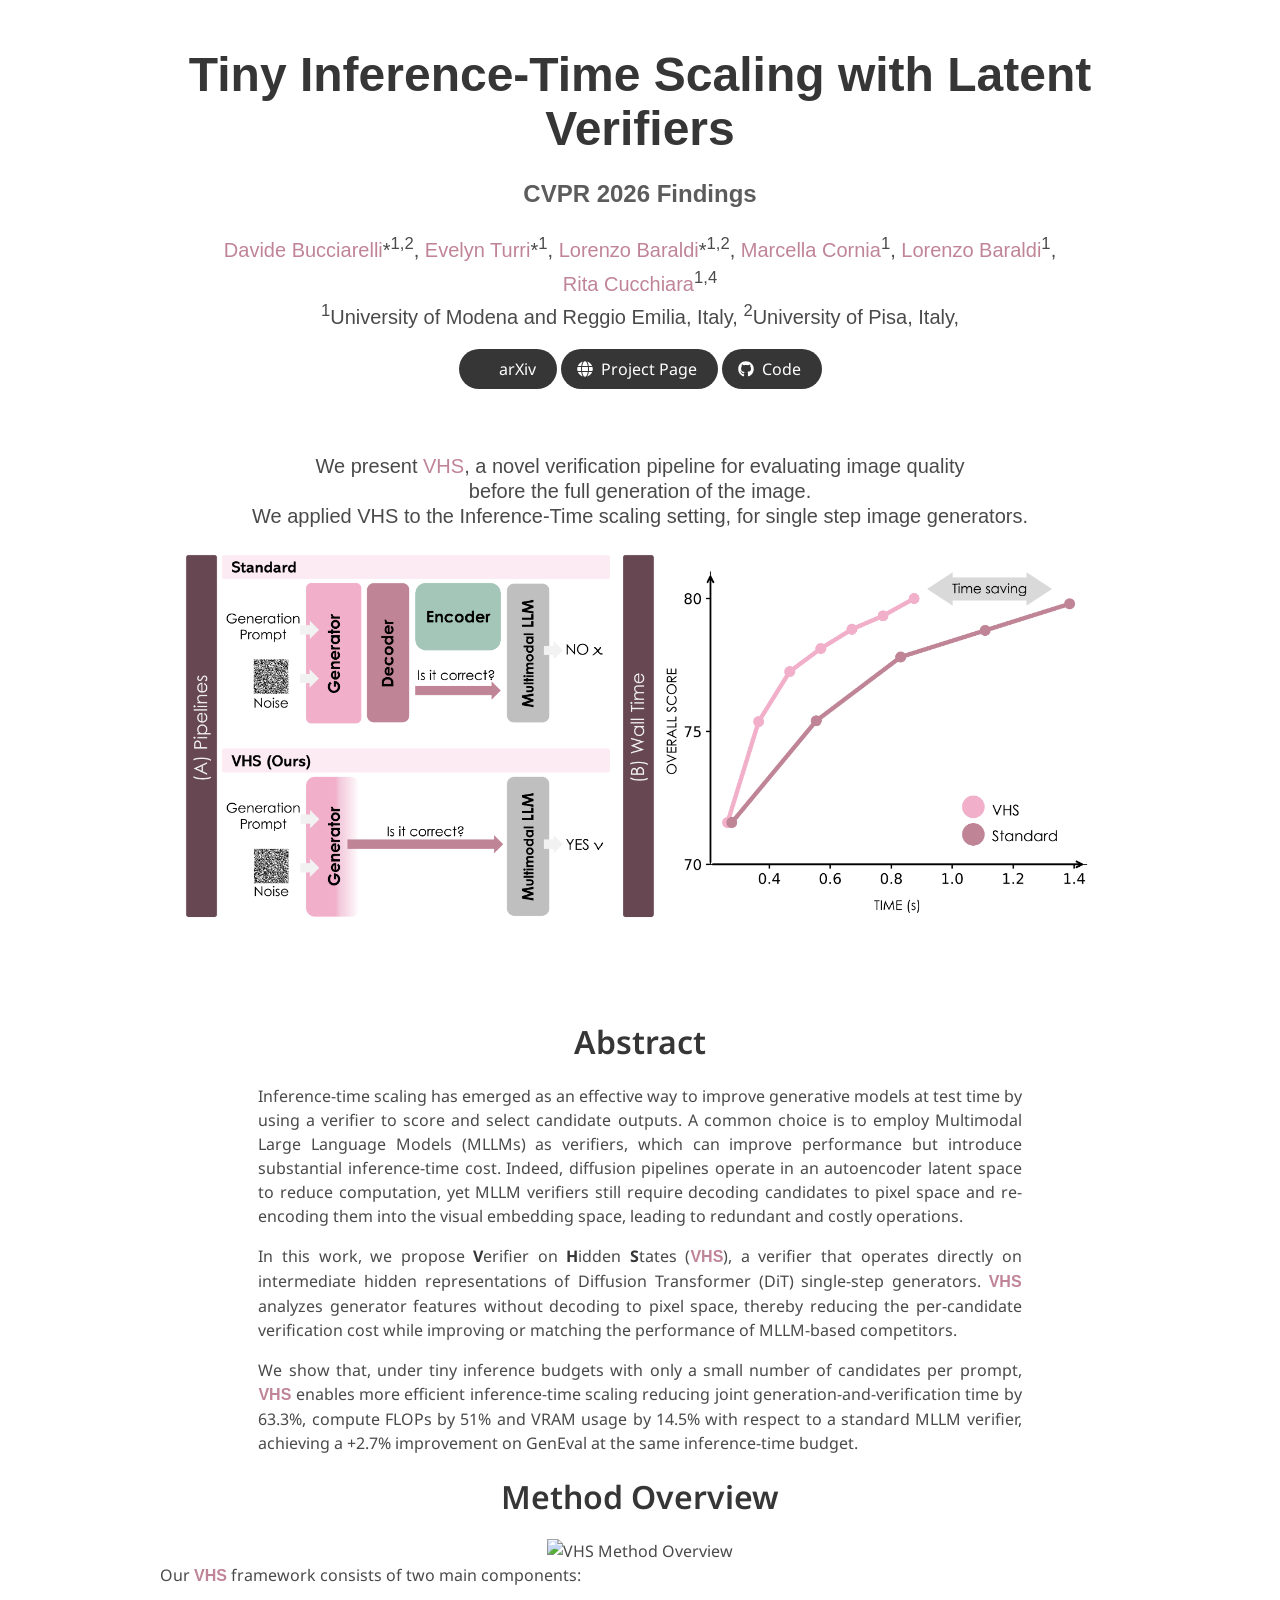
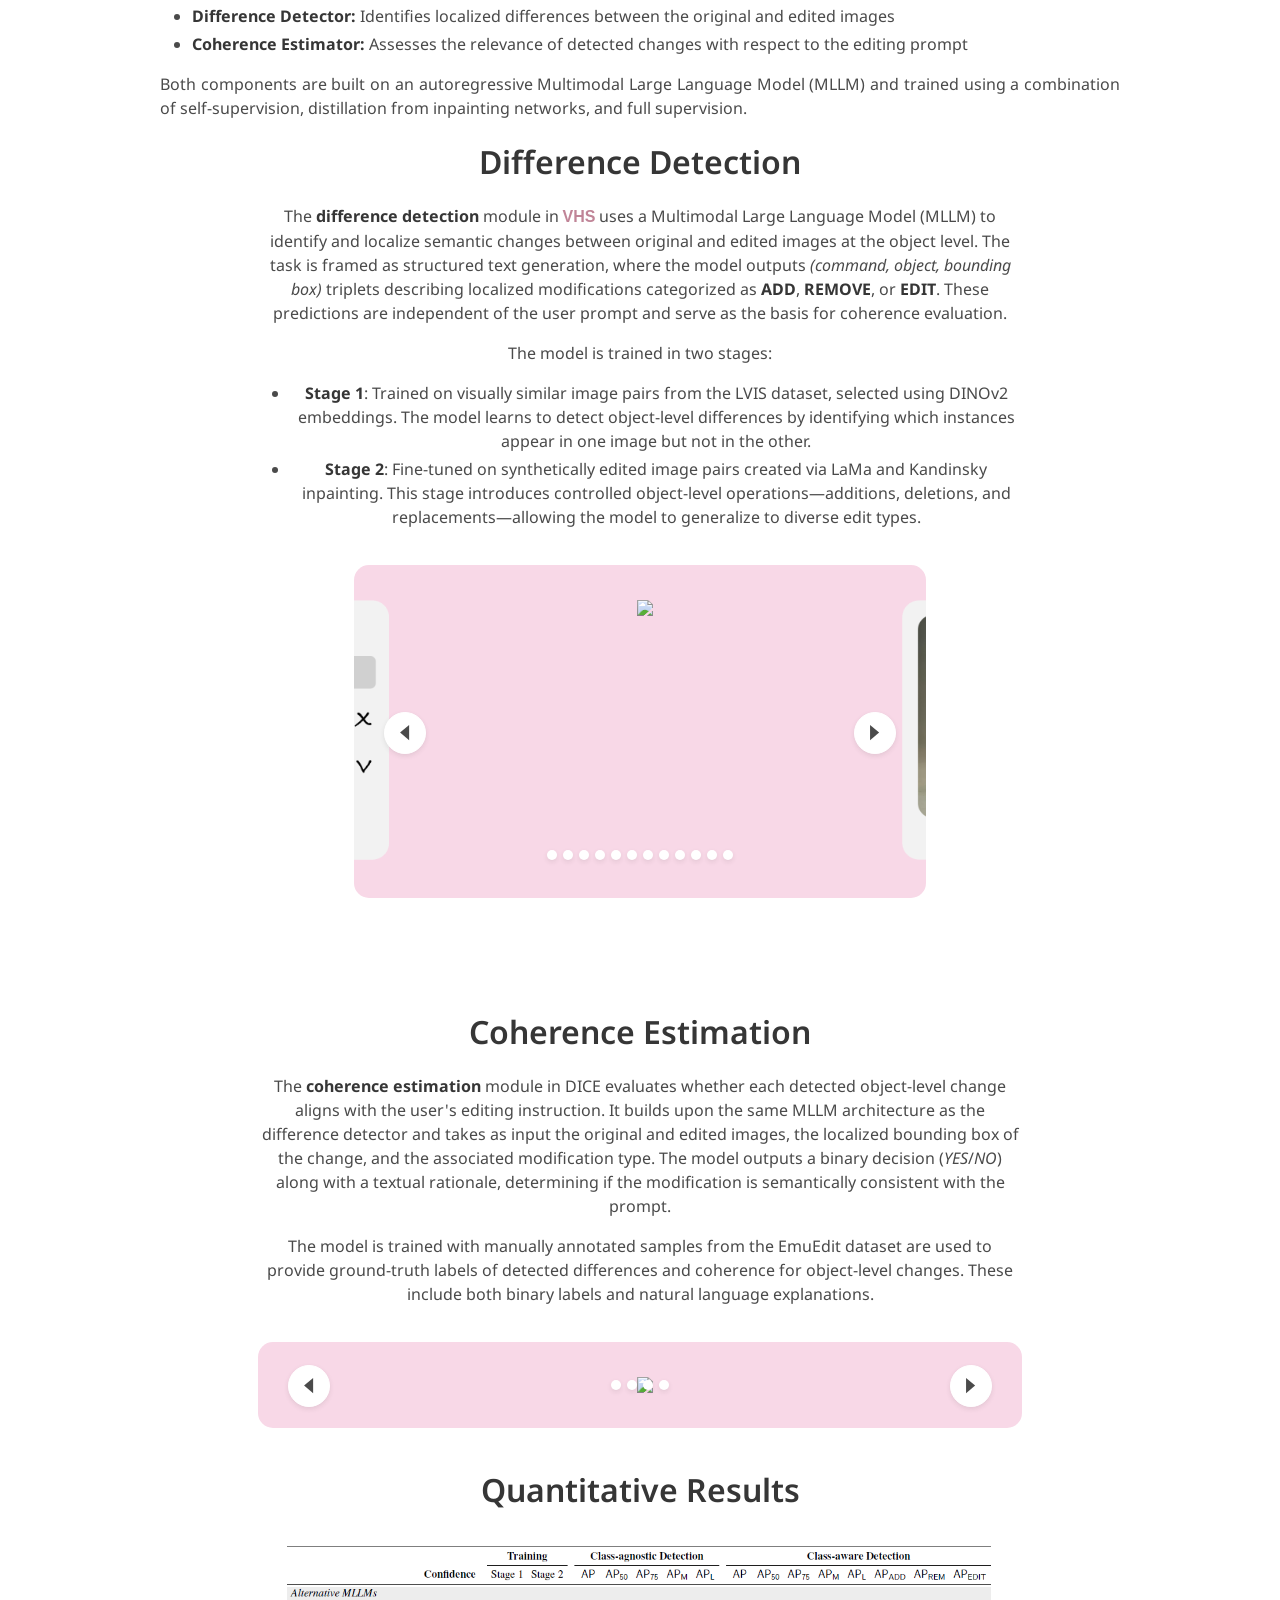
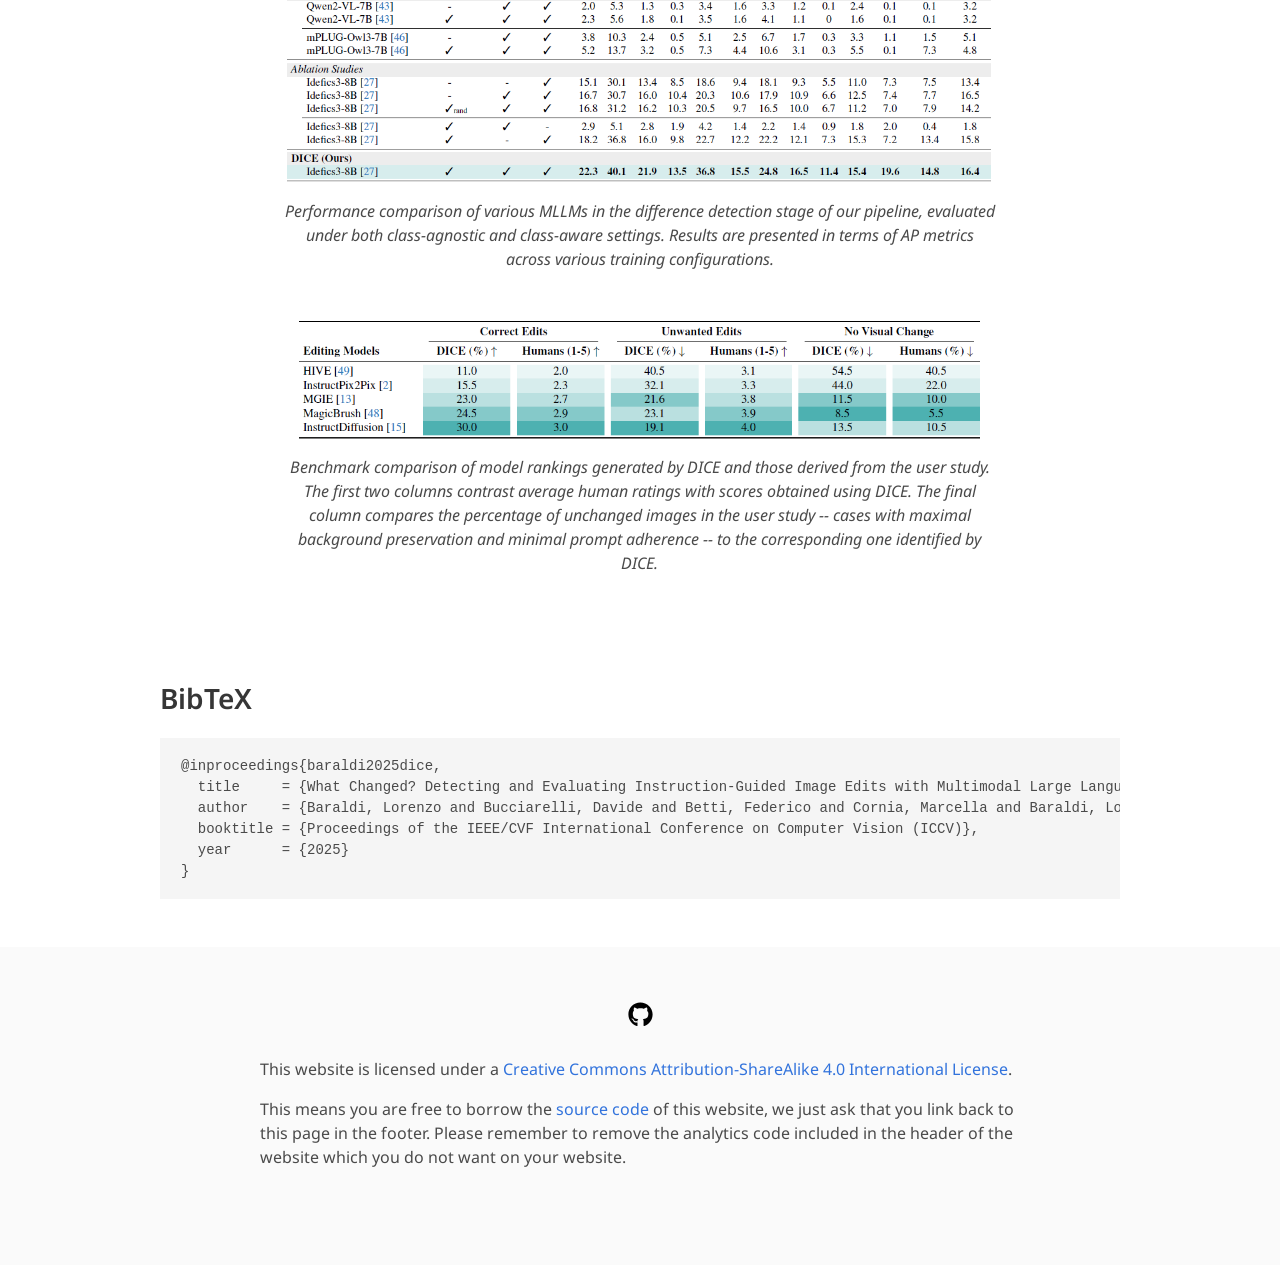
==== index.html @ f0001cca "Update for VHS" ====
<!DOCTYPE html>
<html>

<head>
  <meta charset="utf-8">
  <meta name="description"
    content="Tiny Inference-Time Scaling with Latent Verifiers">
  <meta name="keywords" content="Inference-Time Scaling, Latent Space, Diffusion Transformers, Image Generation">
  <meta name="viewport" content="width=device-width, initial-scale=1">
  <title>Tiny Inference-Time Scaling with Latent Verifiers
  </title>

  <!-- Global site tag (gtag.js) - Google Analytics -->
  <script async src="https://www.googletagmanager.com/gtag/js?id=G-PYVRSFMDRL"></script>
  <script>
    window.dataLayer = window.dataLayer || [];

    function gtag() {
      dataLayer.push(arguments);
    }

    gtag('js', new Date());

    gtag('config', 'G-PYVRSFMDRL');
  </script>

  <link href="https://fonts.googleapis.com/css?family=Google+Sans|Noto+Sans|Castoro" rel="stylesheet">

  <link rel="stylesheet" href="./static/css/bulma.min.css">
  <link rel="stylesheet" href="./static/css/bulma-carousel.min.css">
  <link rel="stylesheet" href="./static/css/bulma-slider.min.css">
  <link rel="stylesheet" href="./static/css/fontawesome.all.min.css">
  <link rel="stylesheet" href="https://cdn.jsdelivr.net/gh/jpswalsh/academicons@1/css/academicons.min.css">
  <link rel="stylesheet" href="./static/css/index.css">
  <link rel="icon" href="./static/images/favicon.svg">

  <script src="https://ajax.googleapis.com/ajax/libs/jquery/3.5.1/jquery.min.js"></script>
  <script defer src="./static/js/fontawesome.all.min.js"></script>
  <script src="./static/js/bulma-carousel.min.js"></script>
  <script src="./static/js/bulma-slider.min.js"></script>
  <script src="./static/js/index.js"></script>
</head>

<body>

  <!-- <nav class="navbar" role="navigation" aria-label="main navigation">
    <div class="navbar-brand">
      <a role="button" class="navbar-burger" aria-label="menu" aria-expanded="false">
        <span aria-hidden="true"></span>
        <span aria-hidden="true"></span>
        <span aria-hidden="true"></span>
      </a>
    </div>
    <div class="navbar-menu">
      <div class="navbar-start" style="flex-grow: 1; justify-content: center;">
        <a class="navbar-item" href="https://keunhong.com">
          <span class="icon">
            <i class="fas fa-home"></i>
          </span>
        </a>

        <div class="navbar-item has-dropdown is-hoverable">
          <a class="navbar-link">
            More Research
          </a>
          <div class="navbar-dropdown">
            <a class="navbar-item" href="https://hypernerf.github.io">
              HyperNeRF
            </a>
            <a class="navbar-item" href="https://nerfies.github.io">
              Nerfies
            </a>
            <a class="navbar-item" href="https://latentfusion.github.io">
              LatentFusion
            </a>
            <a class="navbar-item" href="https://photoshape.github.io">
              PhotoShape
            </a>
          </div>
        </div>
      </div>

    </div>
  </nav> -->


  <section class="hero">
    <div class="hero-body">
      <div class="container is-max-desktop">
        <div class="columns is-centered">
          <div class="column has-text-centered">
            <h1 class="title is-1 publication-title">Tiny Inference-Time Scaling with Latent Verifiers</h1>
            <div class="is-size-5 publication-authors">
              <h1 class="title is-4" style="color: #5c5c5c;">CVPR 2026 Findings</h1>
              <span class="author-block">
                <a href="https://aimagelab.ing.unimore.it/imagelab/person.asp?idpersona=190">Davide
                  Bucciarelli</a>*<sup>1,2</sup>,</span>
              <span class="author-block">
                <a href="https://aimagelab.ing.unimore.it/imagelab/person.asp?idpersona=185">Evelyn Turri</a>*<sup>1</sup>,</span>
              <span class="author-block">
                <a href="https://lorenzbaraldi.github.io/">Lorenzo Baraldi</a>*<sup>1,2</sup>,</span>
              <span class="author-block">
                <a href="https://aimagelab.ing.unimore.it/imagelab/person.asp?idpersona=90">Marcella
                  Cornia</a><sup>1</sup>,</span>
              <span class="author-block">
                <a href="https://www.lorenzobaraldi.com/">Lorenzo Baraldi</a><sup>1</sup>,</span>
              <span class="author-block">
                <a href="https://www.ritacucchiara.it/">Rita Cucchiara</a><sup>1,4</sup>
              </span>
            </div>

            <div class="is-size-5 publication-authors">
              <span class="author-block"><sup>1</sup>University of Modena and Reggio Emilia, Italy,</span>
              <span class="author-block"><sup>2</sup>University of Pisa, Italy,</span>
            </div>

            <div class="column has-text-centered">
              <div class="publication-links">
                <!-- PDF Link. -->
                <!-- <span class="link-block">
                  <a href="#" class="external-link button is-normal is-rounded is-dark">
                    <span class="icon">
                      <i class="fas fa-file-pdf"></i>
                    </span>
                    <span>Paper</span>
                  </a>
                </span> -->
                <span class="link-block">
                  <a href="https://arxiv.org/abs/2505.20405" class="external-link button is-normal is-rounded is-dark">
                    <span class="icon">
                      <i class="ai ai-arxiv"></i>
                    </span>
                    <span>arXiv</span>
                  </a>
                </span>
                <!-- Video Link. -->
                <!-- <span class="link-block">
                  <a href="https://www.youtube.com/watch?v=MrKrnHhk8IA"
                    class="external-link button is-normal is-rounded is-dark">
                    <span class="icon">
                      <i class="fab fa-youtube"></i>
                    </span>
                    <span>Video</span>
                  </a>
                </span> -->
                <!-- Code Link. -->
                <span class="link-block">
                  <a href="https://aimagelab.github.io/VHS-temporary" class="external-link button is-normal is-rounded is-dark">
                    <span class="icon">
                      <i class="fas fa-globe"></i>
                    </span>
                    <span>Project Page</span>
                  </a>
                </span>

                <span class="link-block">
                  <a href="https://github.com/aimagelab/VHS" class="external-link button is-normal is-rounded is-dark">
                    <span class="icon">
                      <i class="fab fa-github"></i>
                    </span>
                    <span>Code</span>
                  </a>
                </span>
                <!-- Dataset Link. -->

              </div>

            </div>
          </div>
        </div>
      </div>
    </div>
  </section>

  <section class="hero teaser">
    <div class="container is-max-desktop">
      <div class="hero-body">
        <h2 class="subtitle has-text-centered">
          <p>
            We present <span class="vhs">VHS</span>, a novel verification pipeline for evaluating image quality
          </p>
          <p>
            before the full generation of the image.
          </p>
          <p>
            We applied VHS to the Inference-Time scaling setting, for single step image generators.
          </p>
        </h2>
        <img src="static/images/vhs/Teaser.png" alt="VHS Teaser" width="100%">
      </div>
    </div>
  </section>


  <!-- <section class="hero is-light is-small">
    <div class="hero-body">
      <div class="container">
        <div id="results-carousel" class="carousel results-carousel">
          <div class="item item-steve">
            <video poster="" id="steve" autoplay controls muted loop playsinline height="100%">
              <source src="./static/videos/steve.mp4" type="video/mp4">
            </video>
          </div>
          <div class="item item-chair-tp">
            <video poster="" id="chair-tp" autoplay controls muted loop playsinline height="100%">
              <source src="./static/videos/chair-tp.mp4" type="video/mp4">
            </video>
          </div>
          <div class="item item-shiba">
            <video poster="" id="shiba" autoplay controls muted loop playsinline height="100%">
              <source src="./static/videos/shiba.mp4" type="video/mp4">
            </video>
          </div>
          <div class="item item-fullbody">
            <video poster="" id="fullbody" autoplay controls muted loop playsinline height="100%">
              <source src="./static/videos/fullbody.mp4" type="video/mp4">
            </video>
          </div>
          <div class="item item-blueshirt">
            <video poster="" id="blueshirt" autoplay controls muted loop playsinline height="100%">
              <source src="./static/videos/blueshirt.mp4" type="video/mp4">
            </video>
          </div>
          <div class="item item-mask">
            <video poster="" id="mask" autoplay controls muted loop playsinline height="100%">
              <source src="./static/videos/mask.mp4" type="video/mp4">
            </video>
          </div>
          <div class="item item-coffee">
            <video poster="" id="coffee" autoplay controls muted loop playsinline height="100%">
              <source src="./static/videos/coffee.mp4" type="video/mp4">
            </video>
          </div>
          <div class="item item-toby">
            <video poster="" id="toby" autoplay controls muted loop playsinline height="100%">
              <source src="./static/videos/toby2.mp4" type="video/mp4">
            </video>
          </div>
        </div>
      </div>
    </div>
  </section> -->


  <section class="section">
    <div class="container is-max-desktop">
      <!-- Abstract. -->
      <div class="columns is-centered has-text-centered">
        <div class="column is-four-fifths">
          <h2 class="title is-3">Abstract</h2>
          <div class="content has-text-justified">
            <p>
              Inference-time scaling has emerged as an effective way to improve generative models at test time by using a verifier to score and select candidate outputs. A common choice is to employ Multimodal Large Language Models (MLLMs) as verifiers, which can improve performance but introduce substantial inference-time cost. Indeed, diffusion pipelines operate in an autoencoder latent space to reduce computation, yet MLLM verifiers still require decoding candidates to pixel space and re-encoding them into the visual embedding space, leading to redundant and costly operations.
            </p>
            <p>
              In this work, we propose <strong>V</strong>erifier on <strong>H</strong>idden <strong>S</strong>tates (<span class="vhs">VHS</span>), a verifier that operates directly on intermediate hidden representations of Diffusion Transformer (DiT) single-step generators. <span class="vhs">VHS</span> analyzes generator features without decoding to pixel space, thereby reducing the per-candidate verification cost while improving or matching the performance of MLLM-based competitors. 
            </p>
            <p>
              We show that, under tiny inference budgets with only a small number of candidates per prompt, <span class="vhs">VHS</span> enables more efficient inference-time scaling reducing joint generation-and-verification time by 63.3%, compute FLOPs by 51% and VRAM usage by 14.5% with respect to a standard MLLM verifier, achieving a +2.7% improvement on GenEval at the same inference-time budget.
            </p>
          </div>
        </div>
      </div>
      <!--/ Abstract. -->

      <!-- Method Overview -->
      <div class="columns is-centered">
        <div class="column is-full-width">
          <h2 class="title is-3 has-text-centered">Method Overview</h2>
          <div class="content has-text-centered">
            <img src="static/images/vhs/Method.png" alt="VHS Method Overview" width="100%">
            <p class="has-text-justified">
              Our <span class="vhs">VHS</span> framework consists of two main components:
            </p>
            <ul class="has-text-left">
              <li><strong>Difference Detector:</strong> Identifies localized differences between the original and edited
                images</li>
              <li><strong>Coherence Estimator:</strong> Assesses the relevance of detected changes with respect to the
                editing prompt</li>
            </ul>
            <p class="has-text-justified">
              Both components are built on an autoregressive Multimodal Large Language Model (MLLM) and trained using a
              combination of self-supervision, distillation from inpainting networks, and full supervision.
            </p>
          </div>
        </div>
      </div>

      <div class="columns is-centered">
        <div class="column is-four-fifths">
          <h2 class="title is-3 has-text-centered">Difference Detection</h2>
          <div class="content has-text-centered">

            <p>
              The <strong>difference detection</strong> module in <span class="vhs">VHS</span> uses a Multimodal Large
              Language Model (MLLM) to
              identify and
              localize semantic changes between original and edited images at the object level.
              The task is framed as structured text generation, where the model outputs <em>(command, object, bounding
                box)</em>
              triplets describing localized modifications categorized as <strong>ADD</strong>, <strong>REMOVE</strong>,
              or
              <strong>EDIT</strong>.
              These predictions are independent of the user prompt and serve as the basis for coherence evaluation.
            </p>

            <p>The model is trained in two stages:</p>
            <ul>
              <li>
                <strong>Stage 1</strong>: Trained on visually similar image pairs from the LVIS dataset, selected using
                DINOv2
                embeddings. The model learns to detect object-level differences by identifying which instances appear in
                one image
                but not in the other.
              </li>
              <li>
                <strong>Stage 2</strong>: Fine-tuned on synthetically edited image pairs created via LaMa and Kandinsky
                inpainting.
                This stage introduces controlled object-level operations—additions, deletions, and replacements—allowing
                the model
                to generalize to diverse edit types.
              </li>
            </ul>
            <div class="carousel-container" style="width: 75%; margin: auto;">
              <div id="difference-detection-carousel" class="carousel results-carousel">
                <div class="item">
                  <img src="./static/images/single-slide-show-vhs/01_qualitative_single.png"
                    alt="VHS Example 1">
                </div>
                <div class="item">
                  <img src="./static/images/single-slide-show-vhs/02_qualitative_single.png"
                    alt="VHS Example 2">
                </div>
                <div class="item">
                  <img src="./static/images/single-slide-show-vhs/03_qualitative_single.png"
                    alt="VHS Example 3">
                </div>
                <div class="item">
                  <img src="./static/images/single-slide-show-vhs/04_qualitative_single.png"
                    alt="VHS Example 4">
                </div>
                <div class="item">
                  <img src="./static/images/single-slide-show-vhs/05_qualitative_single.png"
                    alt="VHS Example 5">
                </div>
                <div class="item">
                  <img src="./static/images/single-slide-show-vhs/06_qualitative_single.png"
                    alt="VHS Example 6">
                </div>
                <div class="item">
                  <img src="./static/images/single-slide-show-vhs/07_qualitative_single.png"
                    alt="VHS Example 7">
                </div>
                <div class="item">
                  <img src="./static/images/single-slide-show-vhs/08_qualitative_single.png"
                    alt="VHS Example 8">
                </div>
                <div class="item">
                  <img src="./static/images/single-slide-show-vhs/09_qualitative_single.png"
                    alt="VHS Example 9">
                </div>
                <div class="item">
                  <img src="./static/images/single-slide-show-vhs/10_qualitative_single.png"
                    alt="VHS Example 10">
                </div>
                <div class="item">
                  <img src="./static/images/single-slide-show-vhs/11_qualitative_single.png"
                    alt="VHS Example 11">
                </div>
                <div class="item">
                  <img src="./static/images/single-slide-show-vhs/12_qualitative_single.png"
                    alt="VHS Example 12">
                </div>
              </div>
            </div>
          </div>
        </div>
      </div>
      <!--/ Method Overview -->

      <!-- Paper video. -->
      <!-- <div class="columns is-centered has-text-centered">
        <div class="column is-four-fifths">
          <h2 class="title is-3">Video</h2>
          <div class="publication-video">
            <iframe src="https://www.youtube.com/embed/MrKrnHhk8IA?rel=0&amp;showinfo=0" frameborder="0"
              allow="autoplay; encrypted-media" allowfullscreen></iframe>
          </div>
        </div>
      </div> -->
      <!--/ Paper video. -->
    </div>
  </section>


  <section class="section">
    <div class="container is-max-desktop">

      <div class="columns is-centered has-text-centered">

        <!-- Visual Effects. -->
        <div class="column is-four-fifths">
          <div class="content">
            <h2 class="title is-3">Coherence Estimation</h2>
            <p>
              The <strong>coherence estimation</strong> module in <span class="dice">DICE</span> evaluates whether each
              detected object-level
              change aligns
              with the user's editing instruction.
              It builds upon the same MLLM architecture as the difference detector and takes as input the original and
              edited
              images, the localized bounding box of the change, and the associated modification type.
              The model outputs a binary decision (<em>YES</em>/<em>NO</em>) along with a textual rationale, determining
              if the
              modification is semantically consistent with the prompt.
            </p>

            <p>The model is trained with manually annotated samples from the EmuEdit dataset are used to provide
              ground-truth
              labels of detected differences and coherence for object-level changes. These include both binary labels
              and natural language
              explanations.

            </p>
            <div class="carousel-container">
              <div id="results-carousel" class="carousel results-carousel">
                <div class="item">
                  <img src="./static/images/slide-show-vhs/01_qualitative.png" alt="DICE Example 1">
                </div>
                <div class="item">
                  <img src="./static/images/slide-show-vhs/02_qualitative.png" alt="DICE Example 2">
                </div>
                <div class="item">
                  <img src="./static/images/slide-show-vhs/03_qualitative.png" alt="DICE Example 2">
                </div>
                <div class="item">
                  <img src="./static/images/slide-show-vhs/04_qualitative.png" alt="DICE Example 2">
                </div>
              </div>
            </div>
          </div>
        </div>
        <!--/ Visual Effects. -->

        <!-- Matting. -->
        <!-- <div class="column">
          <h2 class="title is-3">Matting</h2>
          <div class="columns is-centered">
            <div class="column content">
              <p>
                As a byproduct of our method, we can also solve the matting problem by ignoring
                samples that fall outside of a bounding box during rendering.
              </p>
              <video id="matting-video" controls playsinline height="100%">
                <source src="./static/videos/matting.mp4" type="video/mp4">
              </video>
            </div>

          </div>
        </div> -->
      </div>
      <!--/ Matting. -->



      <!-- Results -->
      <div class="columns is-centered has-text-centered">
        <div class="column is-full-width">
          <h2 class="title is-3">Quantitative Results</h2>

          <!-- Quantitative Results -->
          <div class="content has-text-justified">
            <div class="column is-10 is-offset-1">
              <figure class="image mb-6">
                <img src="static/images/Table 1.png" alt="Table 1: Difference Detection Performance"
                  style="width: 100%;">
                <figcaption class="has-text-centered mt-2">Performance comparison of various MLLMs in the difference
                  detection stage of our pipeline, evaluated under both
                  class-agnostic and class-aware settings. Results are presented in terms of AP metrics across various
                  training
                  configurations.
                </figcaption>
              </figure>
              <figure class="image">
                <img src="static/images/Table 3.png" alt="Table 3: Coherence Estimation Results" style="width: 100%;">
                <figcaption class="has-text-centered mt-2">Benchmark comparison of model rankings generated by <span
                    class="dice">DICE</span> and
                  those derived from the user study. The first two columns
                  contrast average human ratings with scores obtained using <span class="dice">DICE</span>. The final
                  column compares the percentage of unchanged
                  images in the user study -- cases with maximal background preservation and minimal prompt adherence --
                  to the
                  corresponding one identified by <span class="dice">DICE</span>.</figcaption>
              </figure>
            </div>
          </div>



        </div>
  </section>


  <section class="section" id="BibTeX">
    <div class="container is-max-desktop content">
      <h2 class="title">BibTeX</h2>
      <pre><code>@inproceedings{baraldi2025dice,
  title     = {What Changed? Detecting and Evaluating Instruction-Guided Image Edits with Multimodal Large Language Models},
  author    = {Baraldi, Lorenzo and Bucciarelli, Davide and Betti, Federico and Cornia, Marcella and Baraldi, Lorenzo and Sebe, Niculae and Cucchiara, Rita},
  booktitle = {Proceedings of the IEEE/CVF International Conference on Computer Vision (ICCV)},
  year      = {2025}
}</code></pre>
    </div>
  </section>


  <footer class="footer">
    <div class="container">
      <div class="content has-text-centered">
        <!--         <a class="icon-link" href="#">
          <i class="fas fa-file-pdf"></i>
        </a> -->
        <a class="icon-link" href="https://github.com/keunhong" class="external-link" disabled>
          <i class="fab fa-github"></i>
        </a>
      </div>
      <div class="columns is-centered">
        <div class="column is-8">
          <div class="content">
            <p>
              This website is licensed under a <a rel="license"
                href="http://creativecommons.org/licenses/by-sa/4.0/">Creative
                Commons Attribution-ShareAlike 4.0 International License</a>.
            </p>
            <p>
              This means you are free to borrow the <a href="https://github.com/nerfies/nerfies.github.io">source
                code</a> of this website,
              we just ask that you link back to this page in the footer.
              Please remember to remove the analytics code included in the header of the website which
              you do not want on your website.
            </p>
          </div>
        </div>
      </div>
    </div>
  </footer>

</body>

</html>
---- static/css/index.css ----
body {
  font-family: 'Noto Sans', sans-serif;
}


.footer .icon-link {
  font-size: 25px;
  color: #000;
}

.link-block a {
  margin-top: 5px;
  margin-bottom: 5px;
}

.dnerf {
  font-variant: small-caps;
}


.teaser .hero-body {
  padding-top: 0;
  padding-bottom: 3rem;
}

.teaser {
  font-family: 'Google Sans', sans-serif;
}


.publication-title {
  font-family: 'Google Sans', sans-serif;
}

.publication-banner {
  max-height: parent;

}

.publication-banner video {
  position: relative;
  left: auto;
  top: auto;
  transform: none;
  object-fit: fit;
}

.publication-header .hero-body {}

.publication-authors {
  font-family: 'Google Sans', sans-serif;
}

.publication-venue {
  color: #555;
  width: fit-content;
  font-weight: bold;
}

.publication-awards {
  color: #ff3860;
  width: fit-content;
  font-weight: bolder;
}

.publication-authors {}

.publication-authors a {
  color: #C08497 !important;
}

.publication-authors a:hover {
  text-decoration: underline;
}

.author-block {
  display: inline-block;
}

.publication-banner img {}

.publication-authors {
  /*color: #4286f4;*/
}

.publication-video {
  position: relative;
  width: 100%;
  height: 0;
  padding-bottom: 56.25%;

  overflow: hidden;
  border-radius: 10px !important;
}

.publication-video iframe {
  position: absolute;
  top: 0;
  left: 0;
  width: 100%;
  height: 100%;
}

.publication-body img {}

.results-carousel {
  overflow: hidden;
  padding: 20px;
  margin: 0 auto;
  width: 100%;
}

.results-carousel .item {
  margin: 5px;
  overflow: hidden;
  padding: 0;
  font-size: 0;
  width: 100%;
  height: auto;
  display: flex;
  justify-content: center;
  align-items: center;
}

.results-carousel .item img {
  max-width: 100%;
  height: auto;
  object-fit: contain;
}

/* Carousel container */
.carousel {
  width: 100%;
  background-color: #F8D8E7;
  border-radius: 15px;
  padding: 30px;
  margin: 10 auto;
}

/* Carousel slides */
.carousel-slide {
  padding: 0 40px;
}

/* Navigation arrows */
.carousel-nav-left,
.carousel-nav-right {
  background-color: rgba(0, 0, 0, 0.5) !important;
  transition: background-color 0.3s;
}

.carousel-nav-left:hover,
.carousel-nav-right:hover {
  background-color: rgba(0, 0, 0, 0.8) !important;
}

/* Pagination dots */
.carousel-pagination .pagination-item {
  background-color: #dbdbdb;
  width: 10px;
  height: 10px;
  margin: 0 3px;
}

.carousel-pagination .pagination-item.is-active {
  background-color: #F8D8E7;
}

.interpolation-panel {
  background: #f5f5f5;
  border-radius: 10px;
}

.interpolation-panel .interpolation-image {
  width: 100%;
  border-radius: 5px;
}

.interpolation-video-column {}

.interpolation-panel .slider {
  margin: 0 !important;
}

.interpolation-panel .slider {
  margin: 0 !important;
}

#interpolation-image-wrapper {
  width: 100%;
}

#interpolation-image-wrapper img {
  border-radius: 5px;
}

.vhs {
  font-family: 'Google Sans', sans-serif;
  font-weight: bold;
  color: #C08497;
}

.carousel-container {
  width: 100%;
  max-width: 800px;
  margin: 0 auto;
  padding: 20px 0;
}
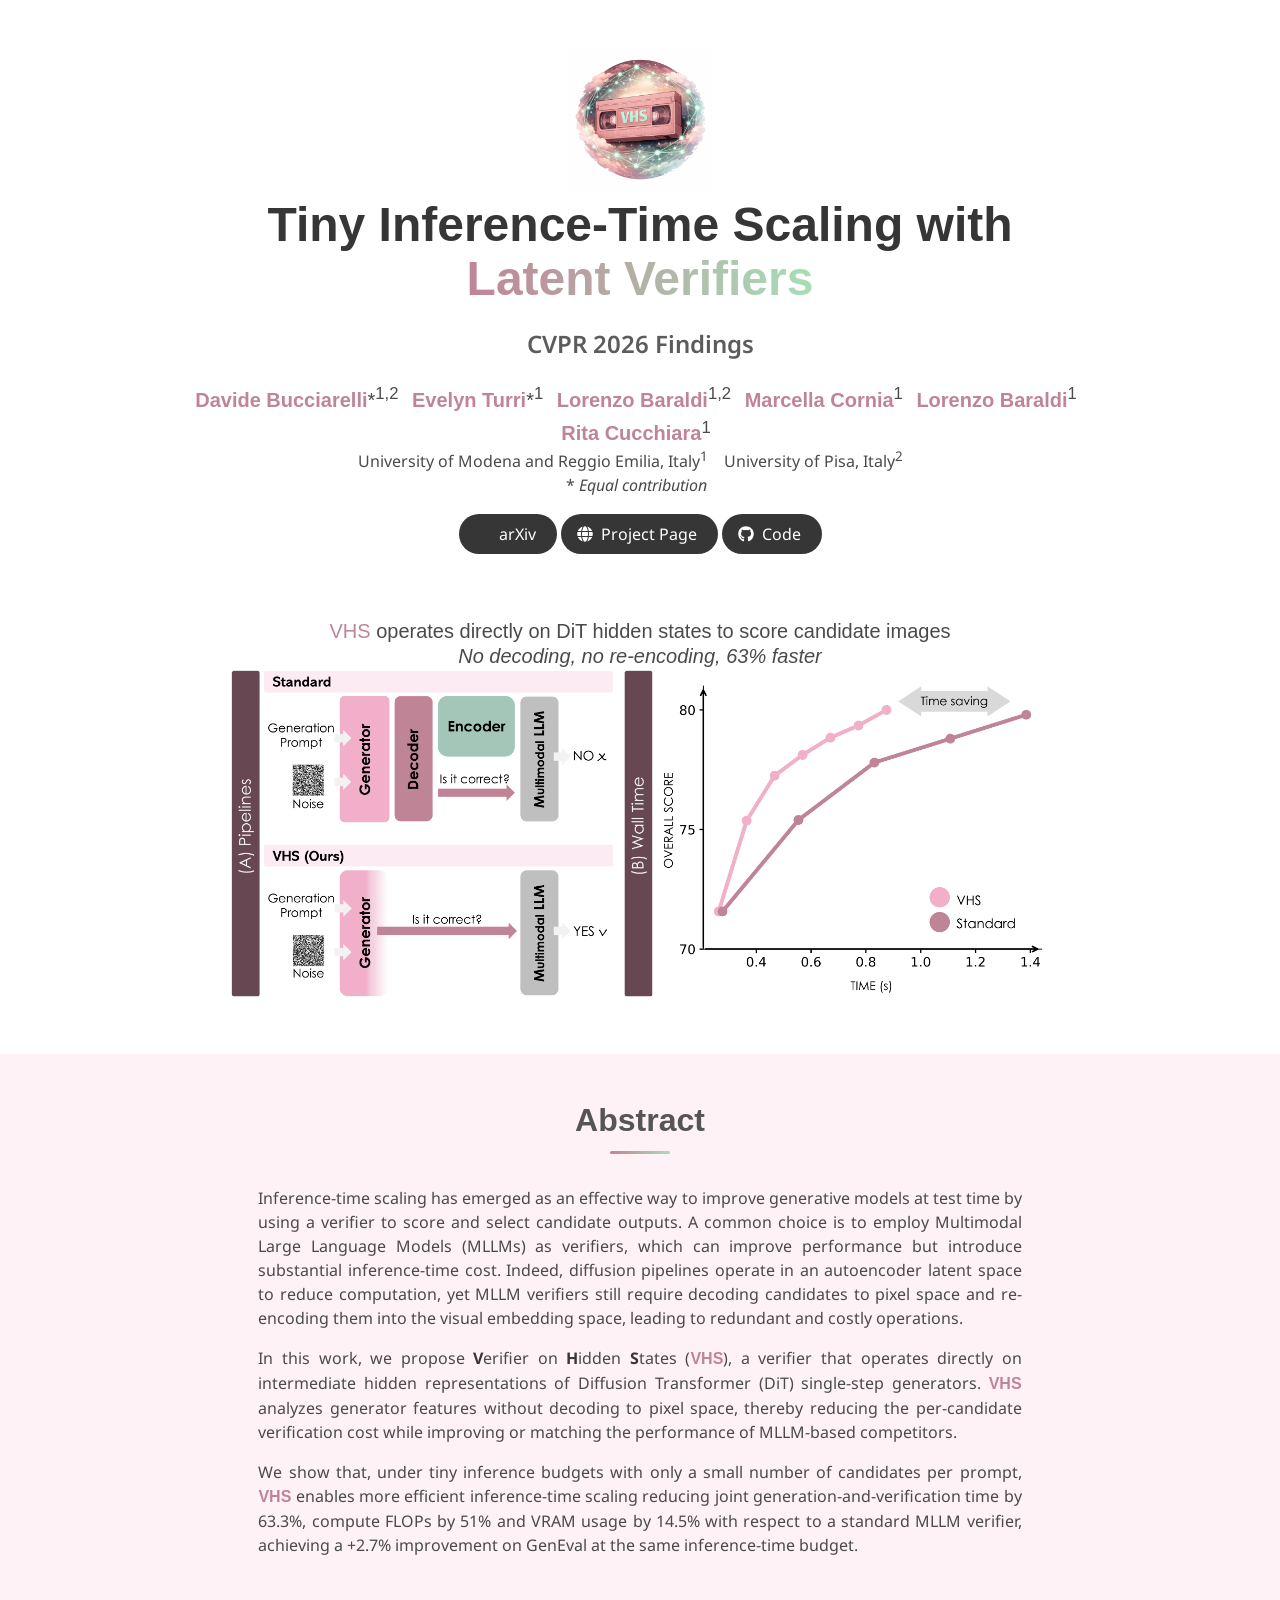
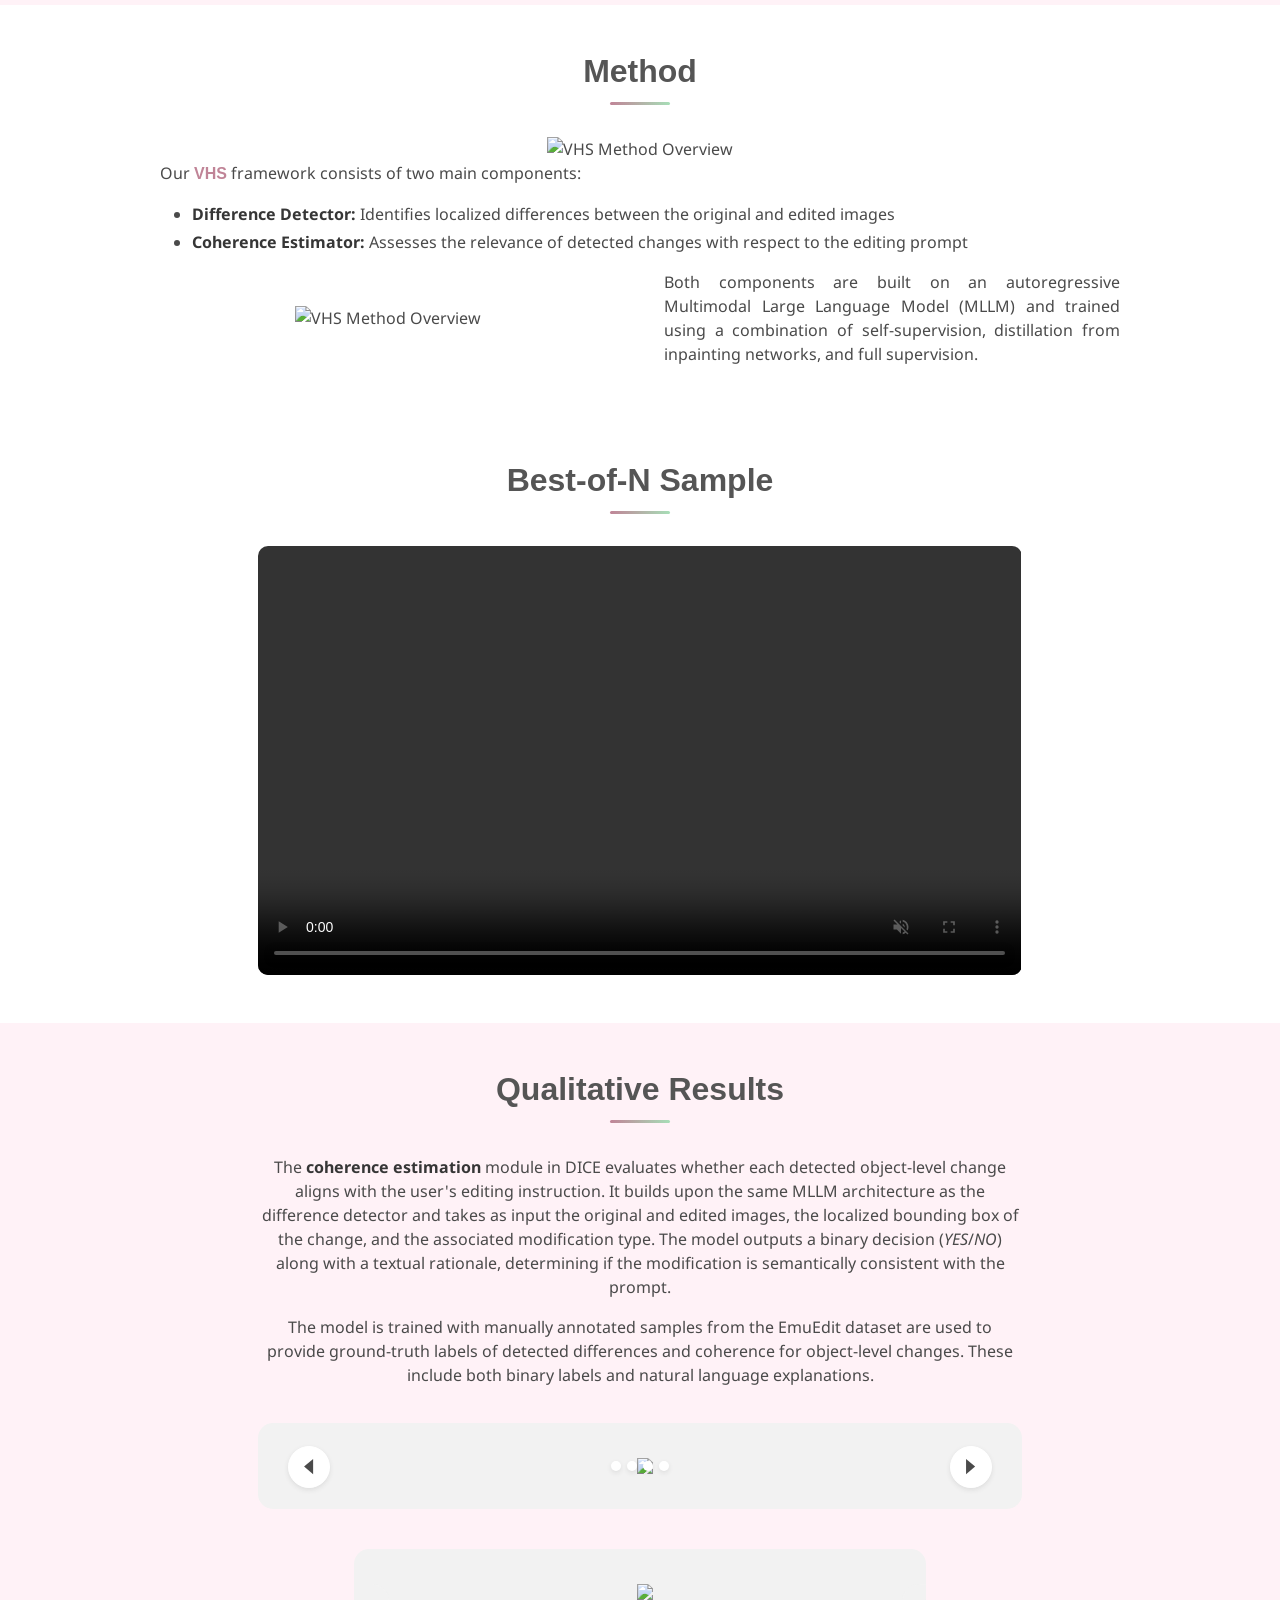
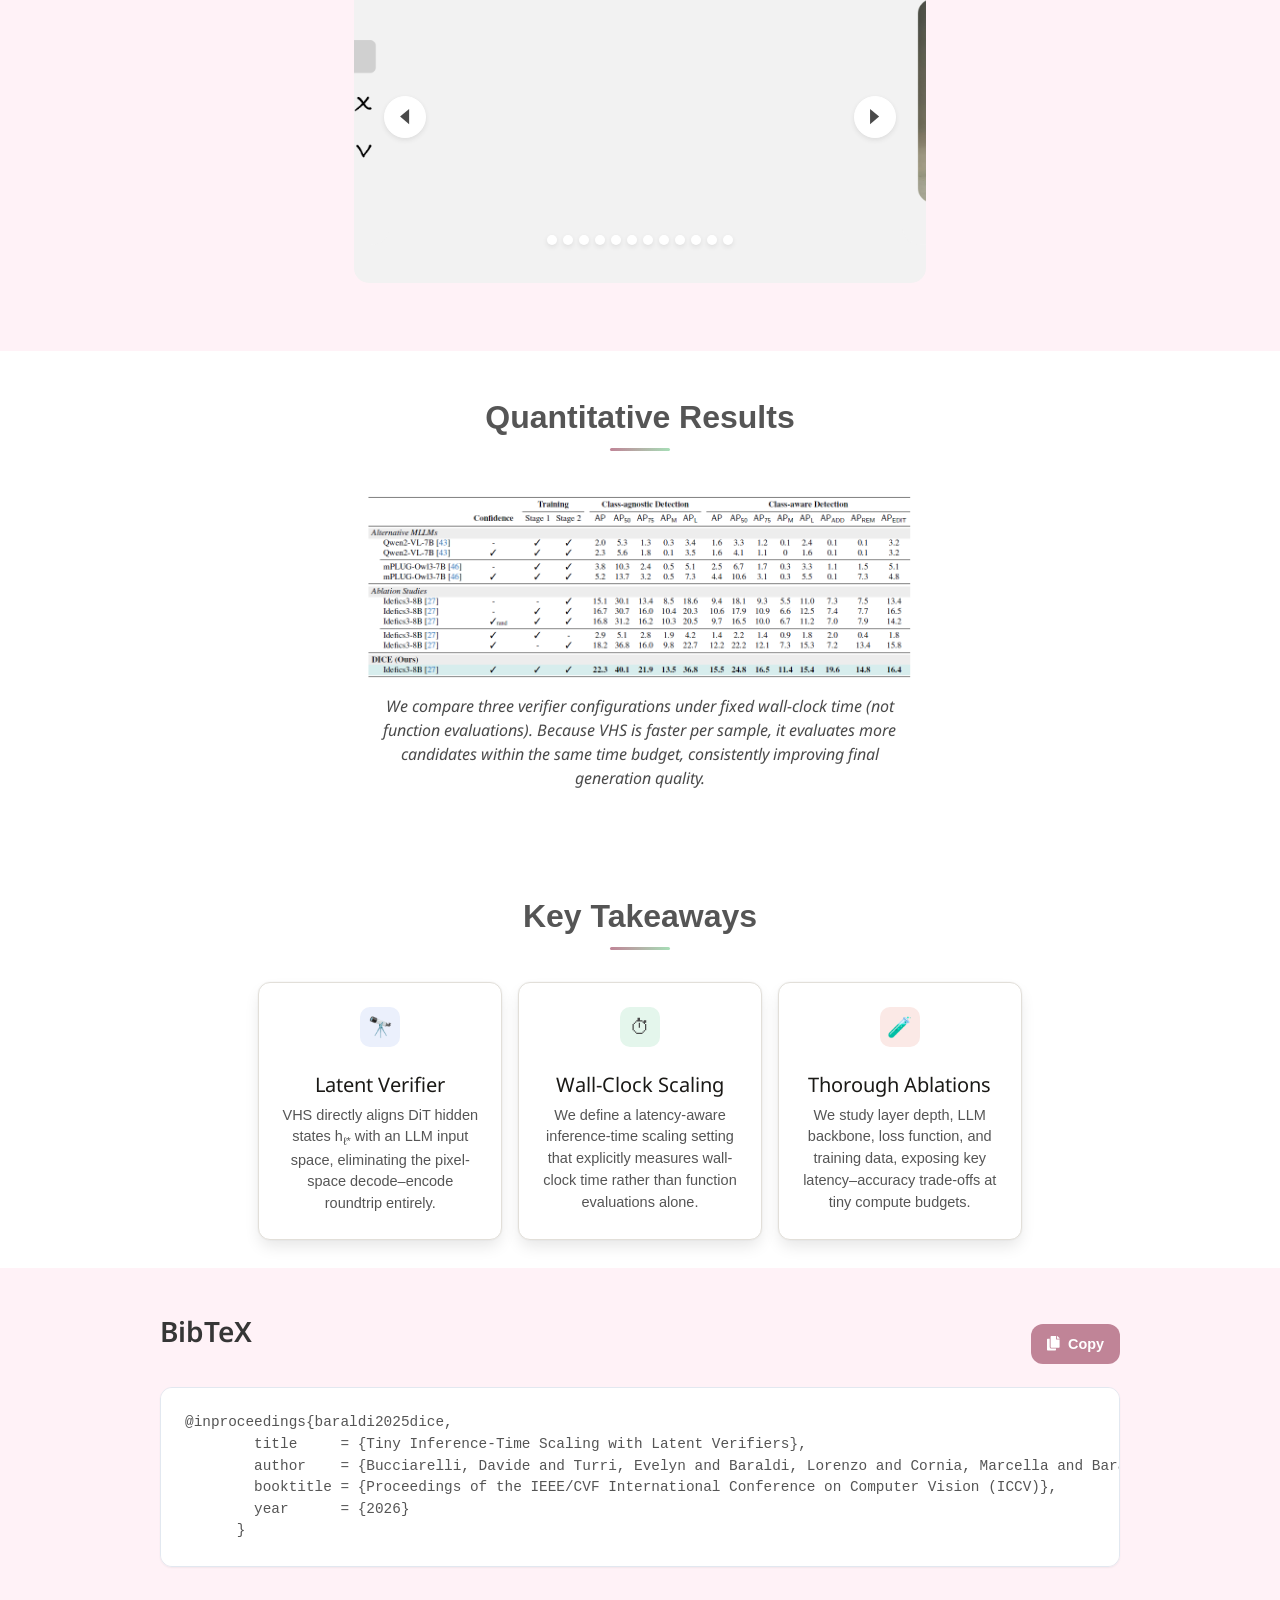
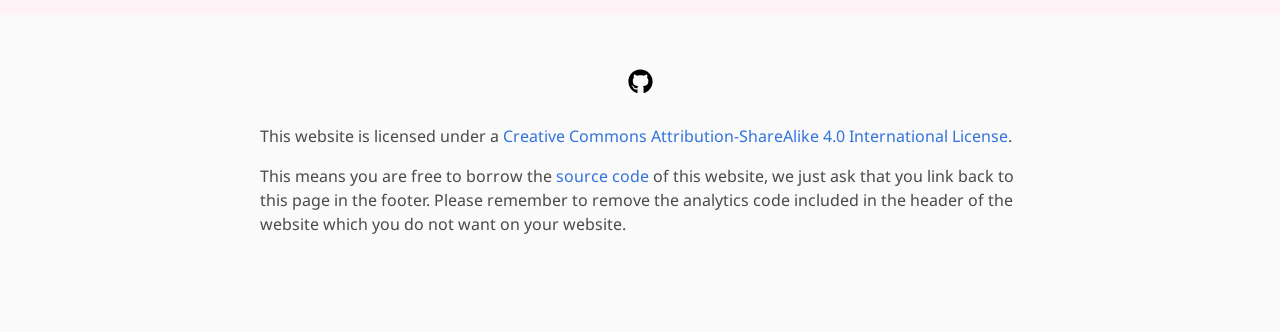
==== commit a3028527: "update" ====
--- a/index.html
+++ b/index.html
@@ -32,7 +32,7 @@
   <link rel="stylesheet" href="./static/css/fontawesome.all.min.css">
   <link rel="stylesheet" href="https://cdn.jsdelivr.net/gh/jpswalsh/academicons@1/css/academicons.min.css">
   <link rel="stylesheet" href="./static/css/index.css">
-  <link rel="icon" href="./static/images/favicon.svg">
+  <link rel="icon" href="./static/images/vhs-logo.png">
 
   <script src="https://ajax.googleapis.com/ajax/libs/jquery/3.5.1/jquery.min.js"></script>
   <script defer src="./static/js/fontawesome.all.min.js"></script>
@@ -82,37 +82,47 @@
 
     </div>
   </nav> -->
-
-
-  <section class="hero">
+ <!-- Scroll to Top Button -->
+  <button class="scroll-to-top" onclick="scrollToTop()" title="Scroll to top" aria-label="Scroll to top">
+    <i class="fas fa-chevron-up"></i>
+  </button>
+
+  <main id="main-content">
+  <section class="hero bg-intro">
     <div class="hero-body">
       <div class="container is-max-desktop">
         <div class="columns is-centered">
           <div class="column has-text-centered">
-            <h1 class="title is-1 publication-title">Tiny Inference-Time Scaling with Latent Verifiers</h1>
+            <img src="static/images/vhs-logo.png" alt="VHS Method Overview" width="15%">
+            <h1 class="title is-1 publication-title">
+              Tiny Inference-Time Scaling with<br>
+              <span class="gradienttext">Latent Verifiers</span>
+            </h1>
+            <h1 class="title is-4" style="color: #5c5c5c;">CVPR 2026 Findings</h1>
             <div class="is-size-5 publication-authors">
-              <h1 class="title is-4" style="color: #5c5c5c;">CVPR 2026 Findings</h1>
               <span class="author-block">
                 <a href="https://aimagelab.ing.unimore.it/imagelab/person.asp?idpersona=190">Davide
-                  Bucciarelli</a>*<sup>1,2</sup>,</span>
-              <span class="author-block">
-                <a href="https://aimagelab.ing.unimore.it/imagelab/person.asp?idpersona=185">Evelyn Turri</a>*<sup>1</sup>,</span>
-              <span class="author-block">
-                <a href="https://lorenzbaraldi.github.io/">Lorenzo Baraldi</a>*<sup>1,2</sup>,</span>
-              <span class="author-block">
-                <a href="https://aimagelab.ing.unimore.it/imagelab/person.asp?idpersona=90">Marcella
-                  Cornia</a><sup>1</sup>,</span>
-              <span class="author-block">
-                <a href="https://www.lorenzobaraldi.com/">Lorenzo Baraldi</a><sup>1</sup>,</span>
-              <span class="author-block">
-                <a href="https://www.ritacucchiara.it/">Rita Cucchiara</a><sup>1,4</sup>
-              </span>
-            </div>
-
-            <div class="is-size-5 publication-authors">
-              <span class="author-block"><sup>1</sup>University of Modena and Reggio Emilia, Italy,</span>
-              <span class="author-block"><sup>2</sup>University of Pisa, Italy,</span>
-            </div>
+                  Bucciarelli</a>*<sup>1,2</sup></span>
+                <span class="author-block">
+                  <a href="https://aimagelab.ing.unimore.it/imagelab/person.asp?idpersona=185">Evelyn Turri</a>*<sup>1</sup></span>
+                  <span class="author-block">
+                    <a href="https://lorenzbaraldi.github.io/">Lorenzo Baraldi</a><sup>1,2</sup></span>
+                    <span class="author-block">
+                      <a href="https://aimagelab.ing.unimore.it/imagelab/person.asp?idpersona=90">Marcella Cornia</a><sup>1</sup></span>
+                      <span class="author-block">
+                        <a href="https://www.lorenzobaraldi.com/">Lorenzo Baraldi</a><sup>1</sup></span>
+                        <span class="author-block">
+                          <a href="https://www.ritacucchiara.it/">Rita Cucchiara</a><sup>1</sup></span>
+            </div>
+                <div class="is-size-6 publication-affiliations">
+                  <span class="author-block">
+                    University of Modena and Reggio Emilia, Italy<sup>1</sup>
+                    &nbsp;&nbsp;
+                    University of Pisa, Italy<sup>2</sup>
+                    &nbsp;&nbsp; <br>
+                    * <i>Equal contribution</i>
+                  </span>
+                </div>
 
             <div class="column has-text-centered">
               <div class="publication-links">
@@ -161,88 +171,41 @@
                     <span>Code</span>
                   </a>
                 </span>
-                <!-- Dataset Link. -->
-
-              </div>
-
-            </div>
-          </div>
-        </div>
-      </div>
-    </div>
-  </section>
-
-  <section class="hero teaser">
+
+              </div>
+
+            </div>
+          </div>
+        </div>
+      </div>
+    </div>
+  </section>
+
+  <section class="hero teaser bg-teaser">
     <div class="container is-max-desktop">
       <div class="hero-body">
         <h2 class="subtitle has-text-centered">
           <p>
-            We present <span class="vhs">VHS</span>, a novel verification pipeline for evaluating image quality
+            <span class="vhs">VHS</span> operates directly on DiT hidden states to score candidate images <br> <i>No decoding, no re-encoding, 63% faster </i>
+          </p>
+        <img src="static/images/vhs/Teaser.png" alt="VHS Teaser" width="90%">
+        
+          <!-- <p>
+            We present <span class="vhs">VHS</span>, a novel verification pipeline
           </p>
           <p>
-            before the full generation of the image.
+            for evaluating image quality before the full generation of the image.
           </p>
           <p>
             We applied VHS to the Inference-Time scaling setting, for single step image generators.
-          </p>
+          </p> -->
         </h2>
-        <img src="static/images/vhs/Teaser.png" alt="VHS Teaser" width="100%">
-      </div>
-    </div>
-  </section>
-
-
-  <!-- <section class="hero is-light is-small">
-    <div class="hero-body">
-      <div class="container">
-        <div id="results-carousel" class="carousel results-carousel">
-          <div class="item item-steve">
-            <video poster="" id="steve" autoplay controls muted loop playsinline height="100%">
-              <source src="./static/videos/steve.mp4" type="video/mp4">
-            </video>
-          </div>
-          <div class="item item-chair-tp">
-            <video poster="" id="chair-tp" autoplay controls muted loop playsinline height="100%">
-              <source src="./static/videos/chair-tp.mp4" type="video/mp4">
-            </video>
-          </div>
-          <div class="item item-shiba">
-            <video poster="" id="shiba" autoplay controls muted loop playsinline height="100%">
-              <source src="./static/videos/shiba.mp4" type="video/mp4">
-            </video>
-          </div>
-          <div class="item item-fullbody">
-            <video poster="" id="fullbody" autoplay controls muted loop playsinline height="100%">
-              <source src="./static/videos/fullbody.mp4" type="video/mp4">
-            </video>
-          </div>
-          <div class="item item-blueshirt">
-            <video poster="" id="blueshirt" autoplay controls muted loop playsinline height="100%">
-              <source src="./static/videos/blueshirt.mp4" type="video/mp4">
-            </video>
-          </div>
-          <div class="item item-mask">
-            <video poster="" id="mask" autoplay controls muted loop playsinline height="100%">
-              <source src="./static/videos/mask.mp4" type="video/mp4">
-            </video>
-          </div>
-          <div class="item item-coffee">
-            <video poster="" id="coffee" autoplay controls muted loop playsinline height="100%">
-              <source src="./static/videos/coffee.mp4" type="video/mp4">
-            </video>
-          </div>
-          <div class="item item-toby">
-            <video poster="" id="toby" autoplay controls muted loop playsinline height="100%">
-              <source src="./static/videos/toby2.mp4" type="video/mp4">
-            </video>
-          </div>
-        </div>
-      </div>
-    </div>
-  </section> -->
-
-
-  <section class="section">
+      </div>
+    </div>
+  </section>
+
+
+  <section class="section bg-overview">
     <div class="container is-max-desktop">
       <!-- Abstract. -->
       <div class="columns is-centered has-text-centered">
@@ -262,11 +225,13 @@
         </div>
       </div>
       <!--/ Abstract. -->
-
+  </section>
+  <section class="section bg-method">
+    <div class="container is-max-desktop">
       <!-- Method Overview -->
       <div class="columns is-centered">
         <div class="column is-full-width">
-          <h2 class="title is-3 has-text-centered">Method Overview</h2>
+          <h2 class="title is-3 has-text-centered">Method</h2>
           <div class="content has-text-centered">
             <img src="static/images/vhs/Method.png" alt="VHS Method Overview" width="100%">
             <p class="has-text-justified">
@@ -278,99 +243,15 @@
               <li><strong>Coherence Estimator:</strong> Assesses the relevance of detected changes with respect to the
                 editing prompt</li>
             </ul>
-            <p class="has-text-justified">
-              Both components are built on an autoregressive Multimodal Large Language Model (MLLM) and trained using a
-              combination of self-supervision, distillation from inpainting networks, and full supervision.
-            </p>
-          </div>
-        </div>
-      </div>
-
-      <div class="columns is-centered">
-        <div class="column is-four-fifths">
-          <h2 class="title is-3 has-text-centered">Difference Detection</h2>
-          <div class="content has-text-centered">
-
-            <p>
-              The <strong>difference detection</strong> module in <span class="vhs">VHS</span> uses a Multimodal Large
-              Language Model (MLLM) to
-              identify and
-              localize semantic changes between original and edited images at the object level.
-              The task is framed as structured text generation, where the model outputs <em>(command, object, bounding
-                box)</em>
-              triplets describing localized modifications categorized as <strong>ADD</strong>, <strong>REMOVE</strong>,
-              or
-              <strong>EDIT</strong>.
-              These predictions are independent of the user prompt and serve as the basis for coherence evaluation.
-            </p>
-
-            <p>The model is trained in two stages:</p>
-            <ul>
-              <li>
-                <strong>Stage 1</strong>: Trained on visually similar image pairs from the LVIS dataset, selected using
-                DINOv2
-                embeddings. The model learns to detect object-level differences by identifying which instances appear in
-                one image
-                but not in the other.
-              </li>
-              <li>
-                <strong>Stage 2</strong>: Fine-tuned on synthetically edited image pairs created via LaMa and Kandinsky
-                inpainting.
-                This stage introduces controlled object-level operations—additions, deletions, and replacements—allowing
-                the model
-                to generalize to diverse edit types.
-              </li>
-            </ul>
-            <div class="carousel-container" style="width: 75%; margin: auto;">
-              <div id="difference-detection-carousel" class="carousel results-carousel">
-                <div class="item">
-                  <img src="./static/images/single-slide-show-vhs/01_qualitative_single.png"
-                    alt="VHS Example 1">
-                </div>
-                <div class="item">
-                  <img src="./static/images/single-slide-show-vhs/02_qualitative_single.png"
-                    alt="VHS Example 2">
-                </div>
-                <div class="item">
-                  <img src="./static/images/single-slide-show-vhs/03_qualitative_single.png"
-                    alt="VHS Example 3">
-                </div>
-                <div class="item">
-                  <img src="./static/images/single-slide-show-vhs/04_qualitative_single.png"
-                    alt="VHS Example 4">
-                </div>
-                <div class="item">
-                  <img src="./static/images/single-slide-show-vhs/05_qualitative_single.png"
-                    alt="VHS Example 5">
-                </div>
-                <div class="item">
-                  <img src="./static/images/single-slide-show-vhs/06_qualitative_single.png"
-                    alt="VHS Example 6">
-                </div>
-                <div class="item">
-                  <img src="./static/images/single-slide-show-vhs/07_qualitative_single.png"
-                    alt="VHS Example 7">
-                </div>
-                <div class="item">
-                  <img src="./static/images/single-slide-show-vhs/08_qualitative_single.png"
-                    alt="VHS Example 8">
-                </div>
-                <div class="item">
-                  <img src="./static/images/single-slide-show-vhs/09_qualitative_single.png"
-                    alt="VHS Example 9">
-                </div>
-                <div class="item">
-                  <img src="./static/images/single-slide-show-vhs/10_qualitative_single.png"
-                    alt="VHS Example 10">
-                </div>
-                <div class="item">
-                  <img src="./static/images/single-slide-show-vhs/11_qualitative_single.png"
-                    alt="VHS Example 11">
-                </div>
-                <div class="item">
-                  <img src="./static/images/single-slide-show-vhs/12_qualitative_single.png"
-                    alt="VHS Example 12">
-                </div>
+            <div class="columns is-vcentered is-variable is-6">
+              <div class="column is-6">
+                <img src="static/images/Best-of-N.png" alt="VHS Method Overview" width="100%">
+              </div>
+              <div class="column is-6">
+                <p class="has-text-justified">
+                  Both components are built on an autoregressive Multimodal Large Language Model (MLLM) and trained using a
+                  combination of self-supervision, distillation from inpainting networks, and full supervision.
+                </p>
               </div>
             </div>
           </div>
@@ -392,16 +273,32 @@
     </div>
   </section>
 
-
-  <section class="section">
-    <div class="container is-max-desktop">
-
+  <section class="section bg-method">
+    <div class="container is-max-desktop">
       <div class="columns is-centered has-text-centered">
+        <div class="column is-four-fifths">
+          <h2 class="title is-3">Best-of-N Sample</h2>
+          <div class="publication-video">
+            <video controls autoplay muted loop playsinline>
+              <source src="./static/images/cut-best-of-N.mp4" type="video/mp4">
+              Your browser does not support the video tag.
+            </video>
+          </div>
+        </div>
+      </div>
+    </div>
+  </section>
+
+
+  <section class="section bg-qualitative-results">
+    <div class="container is-max-desktop">
+
+      <div class="columns is-centered has-text-centered">
 
         <!-- Visual Effects. -->
         <div class="column is-four-fifths">
           <div class="content">
-            <h2 class="title is-3">Coherence Estimation</h2>
+            <h2 class="title is-3">Qualitative Results</h2>
             <p>
               The <strong>coherence estimation</strong> module in <span class="dice">DICE</span> evaluates whether each
               detected object-level
@@ -438,8 +335,62 @@
                 </div>
               </div>
             </div>
-          </div>
-        </div>
+            <div class="carousel-container" style="width: 75%; margin: auto;">
+              <div id="difference-detection-carousel" class="carousel results-carousel">
+                <div class="item">
+                  <img src="./static/images/single-slide-show-vhs/01_qualitative_single.png"
+                    alt="VHS Example 1">
+                </div>
+                <div class="item">
+                  <img src="./static/images/single-slide-show-vhs/02_qualitative_single.png"
+                    alt="VHS Example 2">
+                </div>
+                <div class="item">
+                  <img src="./static/images/single-slide-show-vhs/03_qualitative_single.png"
+                    alt="VHS Example 3">
+                </div>
+                <div class="item">
+                  <img src="./static/images/single-slide-show-vhs/04_qualitative_single.png"
+                    alt="VHS Example 4">
+                </div>
+                <div class="item">
+                  <img src="./static/images/single-slide-show-vhs/05_qualitative_single.png"
+                    alt="VHS Example 5">
+                </div>
+                <div class="item">
+                  <img src="./static/images/single-slide-show-vhs/06_qualitative_single.png"
+                    alt="VHS Example 6">
+                </div>
+                <div class="item">
+                  <img src="./static/images/single-slide-show-vhs/07_qualitative_single.png"
+                    alt="VHS Example 7">
+                </div>
+                <div class="item">
+                  <img src="./static/images/single-slide-show-vhs/08_qualitative_single.png"
+                    alt="VHS Example 8">
+                </div>
+                <div class="item">
+                  <img src="./static/images/single-slide-show-vhs/09_qualitative_single.png"
+                    alt="VHS Example 9">
+                </div>
+                <div class="item">
+                  <img src="./static/images/single-slide-show-vhs/10_qualitative_single.png"
+                    alt="VHS Example 10">
+                </div>
+                <div class="item">
+                  <img src="./static/images/single-slide-show-vhs/11_qualitative_single.png"
+                    alt="VHS Example 11">
+                </div>
+                <div class="item">
+                  <img src="./static/images/single-slide-show-vhs/12_qualitative_single.png"
+                    alt="VHS Example 12">
+                </div>
+              </div>
+            </div>
+          </div>
+        </div>
+        
+        
         <!--/ Visual Effects. -->
 
         <!-- Matting. -->
@@ -459,14 +410,22 @@
           </div>
         </div> -->
       </div>
+    </div>
       <!--/ Matting. -->
+  </section>
 
 
 
       <!-- Results -->
+  <section class="section bg-quantitative-results">
+    <div class="container is-max-desktop">
+
       <div class="columns is-centered has-text-centered">
-        <div class="column is-full-width">
-          <h2 class="title is-3">Quantitative Results</h2>
+
+        <!-- Visual Effects. -->
+        <div class="column is-four-fifths">
+          <div class="content">
+            <h2 class="title is-3">Quantitative Results</h2>
 
           <!-- Quantitative Results -->
           <div class="content has-text-justified">
@@ -474,42 +433,85 @@
               <figure class="image mb-6">
                 <img src="static/images/Table 1.png" alt="Table 1: Difference Detection Performance"
                   style="width: 100%;">
-                <figcaption class="has-text-centered mt-2">Performance comparison of various MLLMs in the difference
-                  detection stage of our pipeline, evaluated under both
-                  class-agnostic and class-aware settings. Results are presented in terms of AP metrics across various
-                  training
-                  configurations.
+                <figcaption class="has-text-centered mt-2">We compare three verifier configurations under fixed wall-clock time (not function evaluations). Because VHS is faster per sample, it evaluates more candidates within the same time budget, consistently improving final generation quality.
                 </figcaption>
               </figure>
-              <figure class="image">
-                <img src="static/images/Table 3.png" alt="Table 3: Coherence Estimation Results" style="width: 100%;">
-                <figcaption class="has-text-centered mt-2">Benchmark comparison of model rankings generated by <span
-                    class="dice">DICE</span> and
-                  those derived from the user study. The first two columns
-                  contrast average human ratings with scores obtained using <span class="dice">DICE</span>. The final
-                  column compares the percentage of unchanged
-                  images in the user study -- cases with maximal background preservation and minimal prompt adherence --
-                  to the
-                  corresponding one identified by <span class="dice">DICE</span>.</figcaption>
-              </figure>
-            </div>
-          </div>
-
-
-
-        </div>
-  </section>
-
-
-  <section class="section" id="BibTeX">
+            </div>
+          </div>
+
+
+
+        </div>
+  </section>
+
+  <section id="contributions">
+    <div class="container is-max-desktop">
+
+      <div class="columns is-centered has-text-centered">
+
+        <!-- Visual Effects. -->
+        <div class="column is-four-fifths">
+          <div class="content">
+            <h2 class="title is-3">Key Takeaways</h2>
+            <div class="cards">
+              <div class="card">
+                <div class="card-icon blue">&#x1F52D;</div>
+                <h3>Latent Verifier</h3>
+                <p>VHS directly aligns DiT hidden states h<sub>&#x2113;*</sub> with an LLM input space, eliminating the pixel-space decode&ndash;encode roundtrip entirely.</p>
+              </div>
+              <div class="card">
+                <div class="card-icon green">&#x23F1;</div>
+                <h3>Wall-Clock Scaling</h3>
+                <p>We define a latency-aware inference-time scaling setting that explicitly measures wall-clock time rather than function evaluations alone.</p>
+              </div>
+              <div class="card">
+                <div class="card-icon red">&#x1F9EA;</div>
+                <h3>Thorough Ablations</h3>
+                <p>We study layer depth, LLM backbone, loss function, and training data, exposing key latency&ndash;accuracy trade-offs at tiny compute budgets.</p>
+              </div>
+            </div>
+          </div>
+        </div>
+      </div>
+    </div>
+  </section>
+
+  <!-- <section id="takeaways">
+   <div class="container is-max-desktop">
+
+      <div class="columns is-centered has-text-centered">
+
+        
+        <div class="column is-four-fifths">
+          <div class="content">
+            <h2 class="title is-3">Key Takeaways</h2>
+
+            <div class="takeaway-container">
+              <div class="takeaway">Eliminates<br> <strong>decode–encode</strong> <br>bottleneck</div>
+              <div class="takeaway">Enables<br> <strong>better scaling</strong> <br>under fixed time</div>
+              <div class="takeaway">Leverages<br> <strong>latent semantics</strong> <br>instead of pixels</div>
+            </div>
+          </div>
+        </div>
+      </div>
+    </div>
+  </section> -->
+
+  <section class="section bg-bibtex" id="BibTeX">
     <div class="container is-max-desktop content">
-      <h2 class="title">BibTeX</h2>
-      <pre><code>@inproceedings{baraldi2025dice,
-  title     = {What Changed? Detecting and Evaluating Instruction-Guided Image Edits with Multimodal Large Language Models},
-  author    = {Baraldi, Lorenzo and Bucciarelli, Davide and Betti, Federico and Cornia, Marcella and Baraldi, Lorenzo and Sebe, Niculae and Cucchiara, Rita},
-  booktitle = {Proceedings of the IEEE/CVF International Conference on Computer Vision (ICCV)},
-  year      = {2025}
-}</code></pre>
+      <div class="bibtex-header">
+        <h2 class="title">BibTeX</h2>
+        <button class="copy-bibtex-btn" onclick="copyBibTeX()" title="Copy BibTeX to clipboard">
+          <i class="fas fa-copy"></i>
+          <span class="copy-text">Copy</span>
+        </button>
+      </div>
+      <pre id="bibtex-code"><code>@inproceedings{baraldi2025dice,
+        title     = {Tiny Inference-Time Scaling with Latent Verifiers},
+        author    = {Bucciarelli, Davide and Turri, Evelyn and Baraldi, Lorenzo and Cornia, Marcella and Baraldi, Lorenzo and Sebe, Niculae and Cucchiara, Rita},
+        booktitle = {Proceedings of the IEEE/CVF International Conference on Computer Vision (ICCV)},
+        year      = {2026}
+      }</code></pre>
     </div>
   </section>
 
--- a/static/css/index.css
+++ b/static/css/index.css
@@ -1,7 +1,86 @@
+/* Modern CSS Variables for consistent theming */
+:root {
+  --primary-color: #C08497;
+  --primary-hover: #674752;
+  --secondary-color: #64748b;
+  --accent-color: #0ea5e9;
+  --text-primary: #555;
+  --text-secondary: #64748b;
+  --text-light: #94a3b8;
+  --background-primary: #ffffff;
+  --background-secondary: #fff2f7;
+  --background-accent: #f1f5f9;
+  --border-color: #e2e8f0;
+  --shadow-sm: 0 1px 2px 0 rgb(0 0 0 / 0.05);
+  --shadow-md: 0 4px 6px -1px rgb(0 0 0 / 0.1), 0 2px 4px -2px rgb(0 0 0 / 0.1);
+  --shadow-lg: 0 10px 15px -3px rgb(0 0 0 / 0.1), 0 4px 6px -4px rgb(0 0 0 / 0.1);
+  --shadow-xl: 0 20px 25px -5px rgb(0 0 0 / 0.1), 0 8px 10px -6px rgb(0 0 0 / 0.1);
+  --gradient-primary: linear-gradient(90deg, #C08497 0%, #A7DEB7 100%);;
+  --gradient-accent: linear-gradient(90deg, #C08497, #A7DEB7);
+  --gradient-takeaway: linear-gradient(180deg, #C08497 0%, #A7DEB7 120%);;
+  --gradient-subtle: linear-gradient(135deg, #ffecd2 0%, #fcb69f 100%);
+  --border-radius: 12px;
+  --border-radius-lg: 16px;
+  --transition: all 0.3s cubic-bezier(0.4, 0, 0.2, 1);
+  --bg:          #F7F5F2;
+  --surface:     #FFFFFF;
+  --ink:         #1A1916;
+  --muted:       #6B6860;
+  --accent:      #2B5CE6;
+  --accent2:     #E84C30;
+  --accent3:     #2BAA6E;
+  --rule:        #E2DFD9;
+  --tag-bg:      #EBF0FC;
+  --tag-text:    #1E3EA0;
+}
+
 body {
   font-family: 'Noto Sans', sans-serif;
 }
 
+/* Smooth scrolling for better UX */
+html {
+  scroll-behavior: smooth;
+}
+
+
+:root {
+  --bg-intro: #ffffff;
+  --bg-teaser: #ffffff;
+  --bg-overview: #fff2f7;
+  --bg-method: #ffffff;
+  --bg-qualitative-results: #fff2f7;
+  --bg-quantitative-results: #ffffff;
+  --bg-bibtex: #fff2f7;
+}
+
+.bg-intro {
+  background-color: var(--bg-intro);
+}
+
+.bg-teaser {
+  background-color: var(--bg-teaser);
+}
+
+.bg-overview {
+  background-color: var(--bg-overview);
+}
+
+.bg-quantitative-results {
+  background-color: var(--bg-quantitative-results);
+}
+
+.bg-qualitative-results {
+  background-color: var(--bg-qualitative-results);
+}
+
+.bg-bibtex {
+  background-color: var(--bg-bibtex);
+}
+
+.bg-method {
+  background-color: var(--bg-method);
+}
 
 .footer .icon-link {
   font-size: 25px;
@@ -17,6 +96,13 @@
   font-variant: small-caps;
 }
 
+.gradienttext {
+  background: linear-gradient(90deg, #C08497, #A7DEB7);
+  -webkit-background-clip: text;
+  background-clip: text;
+  color: transparent;
+  -webkit-text-fill-color: transparent;
+}
 
 .teaser .hero-body {
   padding-top: 0;
@@ -47,10 +133,6 @@
 
 .publication-header .hero-body {}
 
-.publication-authors {
-  font-family: 'Google Sans', sans-serif;
-}
-
 .publication-venue {
   color: #555;
   width: fit-content;
@@ -63,25 +145,64 @@
   font-weight: bolder;
 }
 
-.publication-authors {}
+.publication-authors {
+    font-family: 'Google Sans', sans-serif;
+    font-weight: 500;
+    margin-bottom: 1.5rem;
+}
 
 .publication-authors a {
   color: #C08497 !important;
 }
 
-.publication-authors a:hover {
+/* .publication-authors a:hover {
   text-decoration: underline;
-}
-
+} */
+/* 
 .author-block {
   display: inline-block;
-}
-
+} */
+
+.publication-authors a {
+   color: var(--primary-color) !important;
+   text-decoration: none;
+   font-weight: 600;
+   transition: var(--transition);
+   position: relative;
+}
+
+.publication-affiliations {
+  margin-top: -1.6rem;
+}
+
+.publication-authors a::after {
+    content: '';
+    position: absolute;
+    width: 0;
+    height: 2px;
+    bottom: -2px;
+    left: 0;
+    background: var(--gradient-accent);
+    transition: var(--transition);
+}
+
+.publication-authors a:hover::after {
+    width: 100%;
+}
+
+.publication-authors a:hover {
+    color: var(--primary-color) !important;
+}
+
+.author-block {
+  display: inline-block;
+  margin-right: 0.5rem;
+}
 .publication-banner img {}
 
-.publication-authors {
+/* .publication-authors {
   /*color: #4286f4;*/
-}
+/*}*/
 
 .publication-video {
   position: relative;
@@ -99,6 +220,15 @@
   left: 0;
   width: 100%;
   height: 100%;
+}
+
+.publication-video video {
+  position: absolute;
+  top: 0;
+  left: 0;
+  width: 100%;
+  height: 100%;
+  object-fit: contain;
 }
 
 .publication-body img {}
@@ -131,7 +261,7 @@
 /* Carousel container */
 .carousel {
   width: 100%;
-  background-color: #F8D8E7;
+  background-color: #F2F2F2;
   border-radius: 15px;
   padding: 30px;
   margin: 10 auto;
@@ -163,7 +293,7 @@
 }
 
 .carousel-pagination .pagination-item.is-active {
-  background-color: #F8D8E7;
+  background-color: #F2F2F2;
 }
 
 .interpolation-panel {
@@ -205,4 +335,199 @@
   max-width: 800px;
   margin: 0 auto;
   padding: 20px 0;
-}+}
+
+/* Section Titles */
+.title.is-3 {
+  font-family: 'Google Sans', sans-serif !important;
+  font-weight: 700 !important;
+  color: var(--text-primary);
+  margin-bottom: 2rem !important;
+  position: relative;
+  padding-bottom: 1rem;
+}
+
+.title.is-3::after {
+  content: '';
+  position: absolute;
+  bottom: 0;
+  left: 50%;
+  transform: translateX(-50%);
+  width: 60px;
+  height: 3px;
+  background: var(--gradient-accent);
+  border-radius: 2px;
+}
+
+/* BibTeX Styling */
+pre {
+  background: #ffffff !important;
+  border: 1px solid #e2e8f0 !important;
+  border-radius: 12px !important;
+  padding: 1.5rem !important;
+  font-size: 0.9rem !important;
+  overflow-x: auto;
+  box-shadow: 0 1px 2px 0 rgb(0 0 0 / 0.05);
+}
+
+code {
+  background: #ffffff !important;
+  color: #555 !important;
+  font-family: 'SF Mono', 'Monaco', 'Cascadia Code', 'Roboto Mono', monospace !important;
+}
+
+/* BibTeX Section Improvements */
+.bibtex-header {
+  display: flex;
+  justify-content: space-between;
+  align-items: center;
+  margin-bottom: 1rem;
+}
+
+.copy-bibtex-btn {
+  background: #C08497;
+  color: white;
+  border: none;
+  border-radius: 12px;
+  padding: 0.75rem 1rem;
+  font-size: 0.9rem;
+  font-weight: 600;
+  cursor: pointer;
+  transition: all 0.3s cubic-bezier(0.4, 0, 0.2, 1);
+  display: inline-flex;
+  align-items: center;
+  gap: 0.5rem;
+}
+
+.copy-bibtex-btn:hover {
+  background: var(--primary-hover);
+  transform: translateY(-2px);
+  box-shadow: var(--shadow-md);
+}
+
+.copy-bibtex-btn.copied {
+  background: var(--gradient-accent);
+}
+
+.copy-bibtex-btn.copied .copy-text::after {
+  content: "ied!";
+}
+
+/* Scroll to Top Button */
+.scroll-to-top {
+  position: fixed;
+  bottom: 2rem;
+  right: 2rem;
+  width: 50px;
+  height: 50px;
+  background: var(--primary-color);
+  color: white;
+  border: none;
+  border-radius: 50%;
+  cursor: pointer;
+  opacity: 0;
+  visibility: hidden;
+  transition: var(--transition);
+  z-index: 999;
+  display: flex;
+  align-items: center;
+  justify-content: center;
+  font-size: 1.2rem;
+  box-shadow: var(--shadow-lg);
+}
+
+.scroll-to-top:hover {
+  background: var(--primary-hover);
+  transform: translateY(-3px);
+  box-shadow: var(--shadow-xl);
+}
+
+.scroll-to-top.visible {
+  opacity: 1;
+  visibility: visible;
+}
+
+#takeaways {
+  font-family: 'Google Sans', sans-serif;
+  color: var(--text-primary);
+  text-align: center;
+  padding: 20px 20px;
+}
+
+.takeaway-container {
+  display: flex;
+  flex-direction: line;
+  gap: 18px;
+  max-width: 700px;
+  margin: 40px auto 0;
+}
+
+.takeaway {
+  position: relative;
+  width: 100%;
+  padding: 8px 0 8px 18px;
+  text-align: left;
+  font-size: 20px;
+  line-height: 1.45;
+
+  /* animation initial state */
+  opacity: 0;
+  transform: translateY(30px) scale(0.95);
+}
+
+.takeaway::before {
+  content: "";
+  position: absolute;
+  left: 0;
+  top: 0;
+  bottom: 0;
+  width: 4px;
+  border-radius: 999px;
+  background: var(--gradient-takeaway);
+}
+
+
+/*claude*/
+.cards {
+  display: grid;
+  grid-template-columns: repeat(auto-fit, minmax(240px, 1fr));
+  gap: 16px;
+  margin-top: 28px;
+  margin-bottom: 28px;
+}
+
+.card {
+  background: var(--surface);
+  border: 1px solid var(--rule);
+  border-radius: 12px;
+  padding: 24px 22px;
+  transition: box-shadow 0.2s, transform 0.2s;
+}
+
+.card:hover { box-shadow: 0 8px 28px rgba(0,0,0,0.09); transform: translateY(-3px); }
+
+.card-icon {
+  width: 40px; height: 40px;
+  border-radius: 10px;
+  display: flex; align-items: center; justify-content: center;
+  margin: 0 auto 14px;
+  font-size: 20px;
+}
+
+.card-icon.blue  { background: var(--tag-bg); }
+.card-icon.green { background: #E4F6EC; }
+.card-icon.red   { background: #FBE9E6; }
+
+.card h3 {
+  font-family: var(--font-display);
+  font-size: 20px;
+  font-weight: 400;
+  margin-bottom: 8px;
+  color: var(--ink);
+}
+
+.card p { 
+  font-size: 14.5px; 
+  font-family: 'Google Sans', sans-serif;
+  color: var(--text-primary); 
+  margin: 0; }
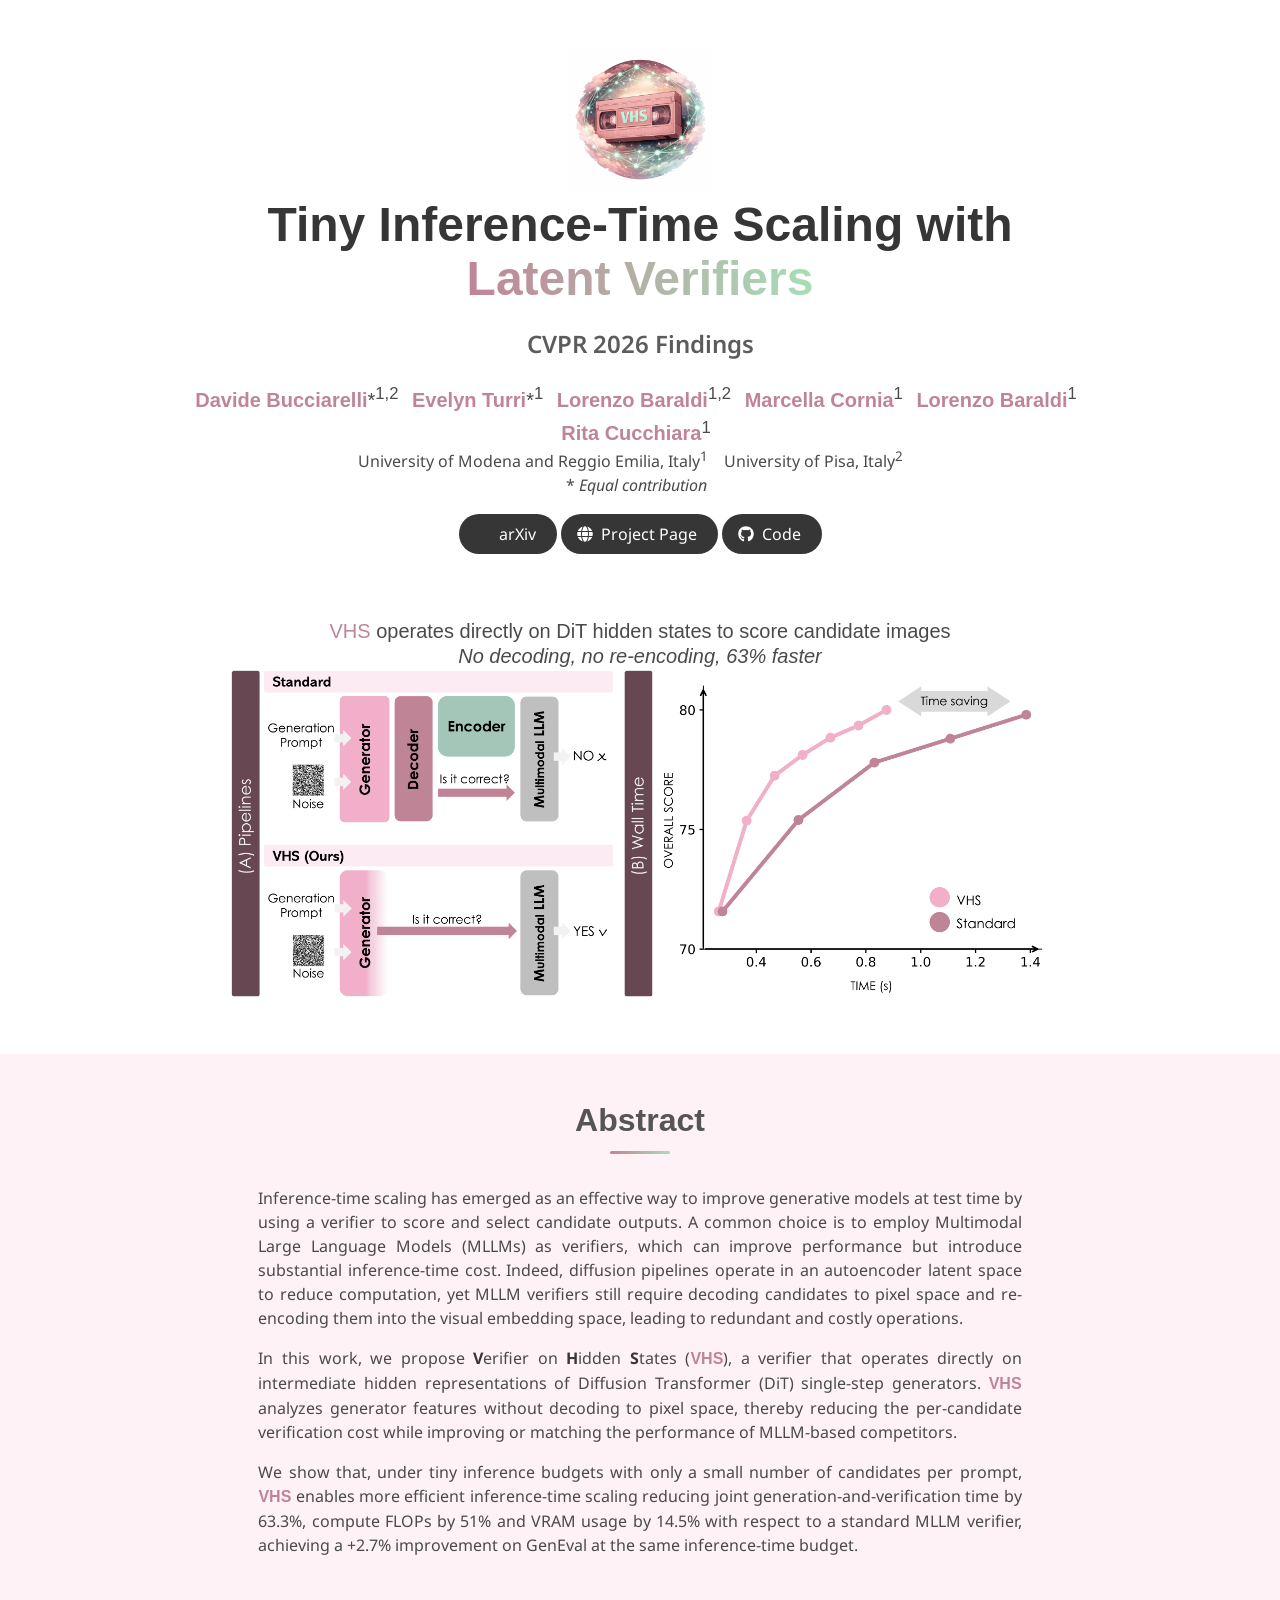
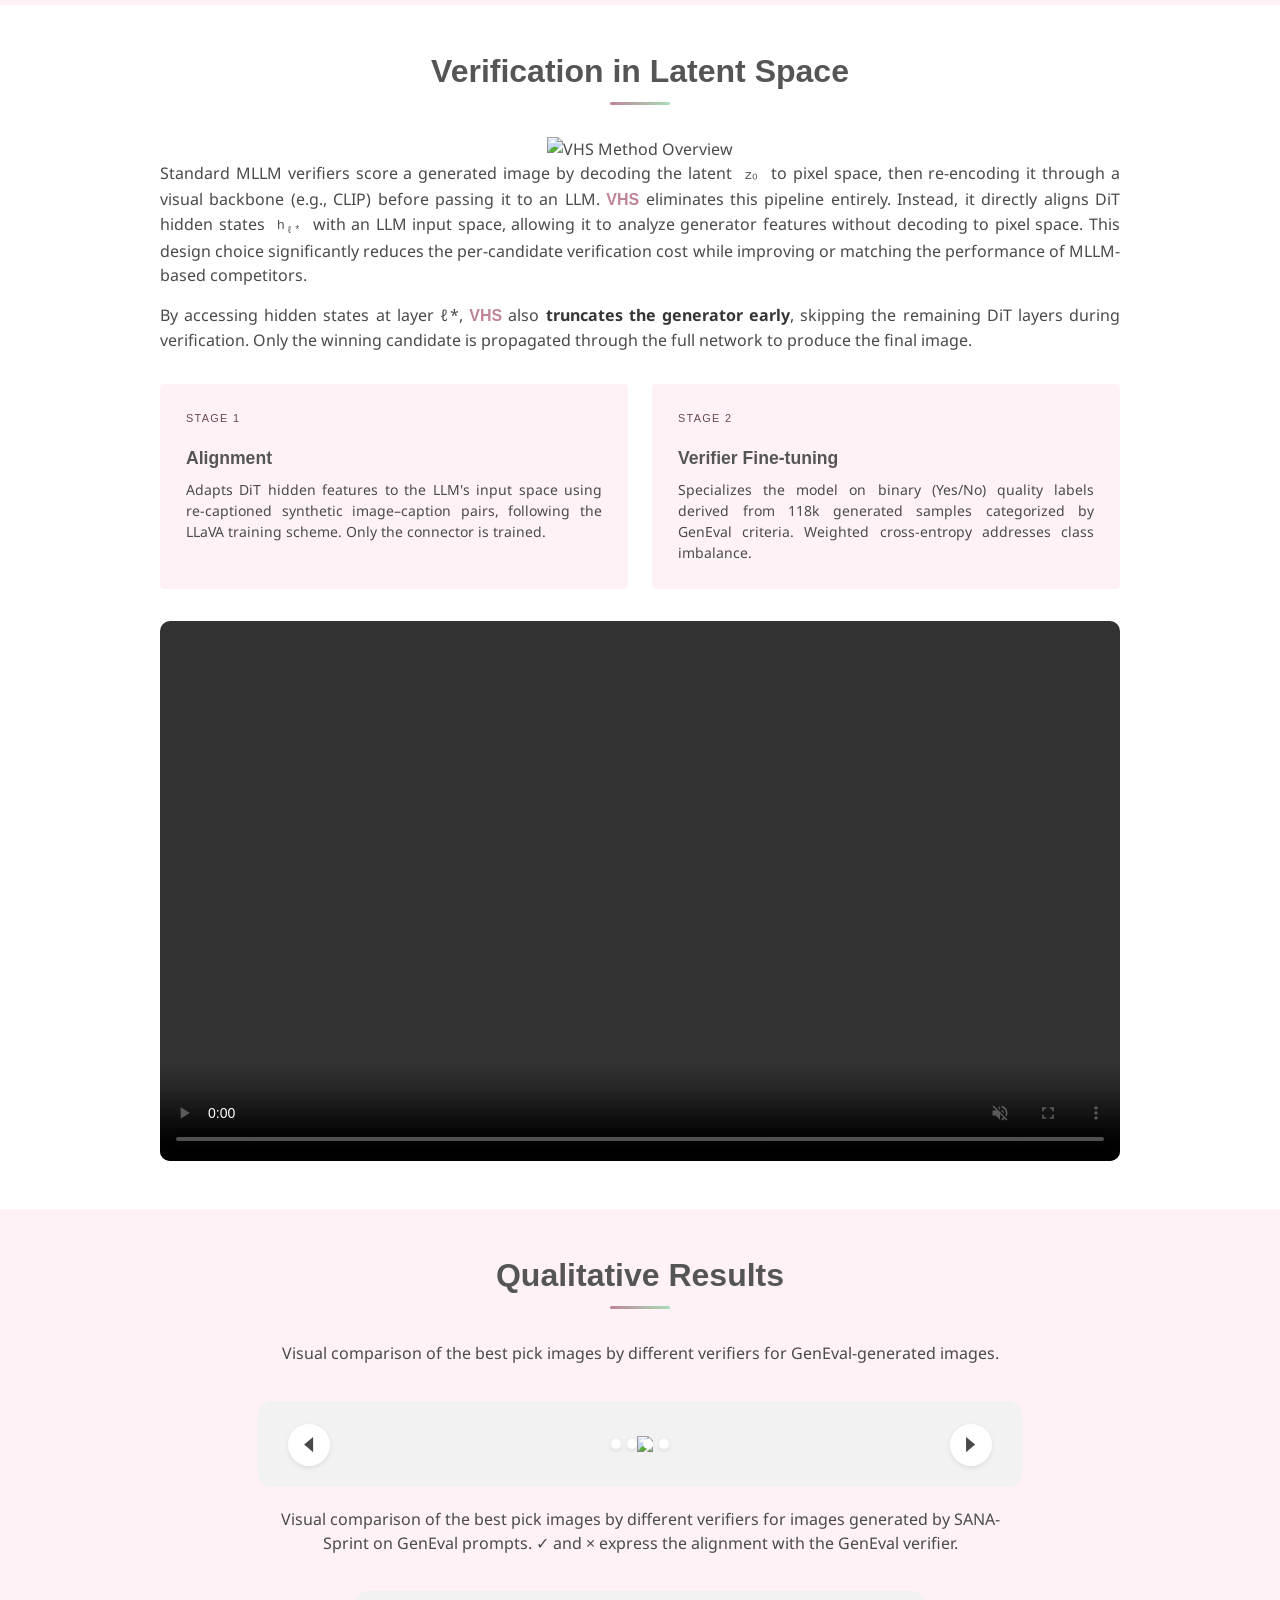
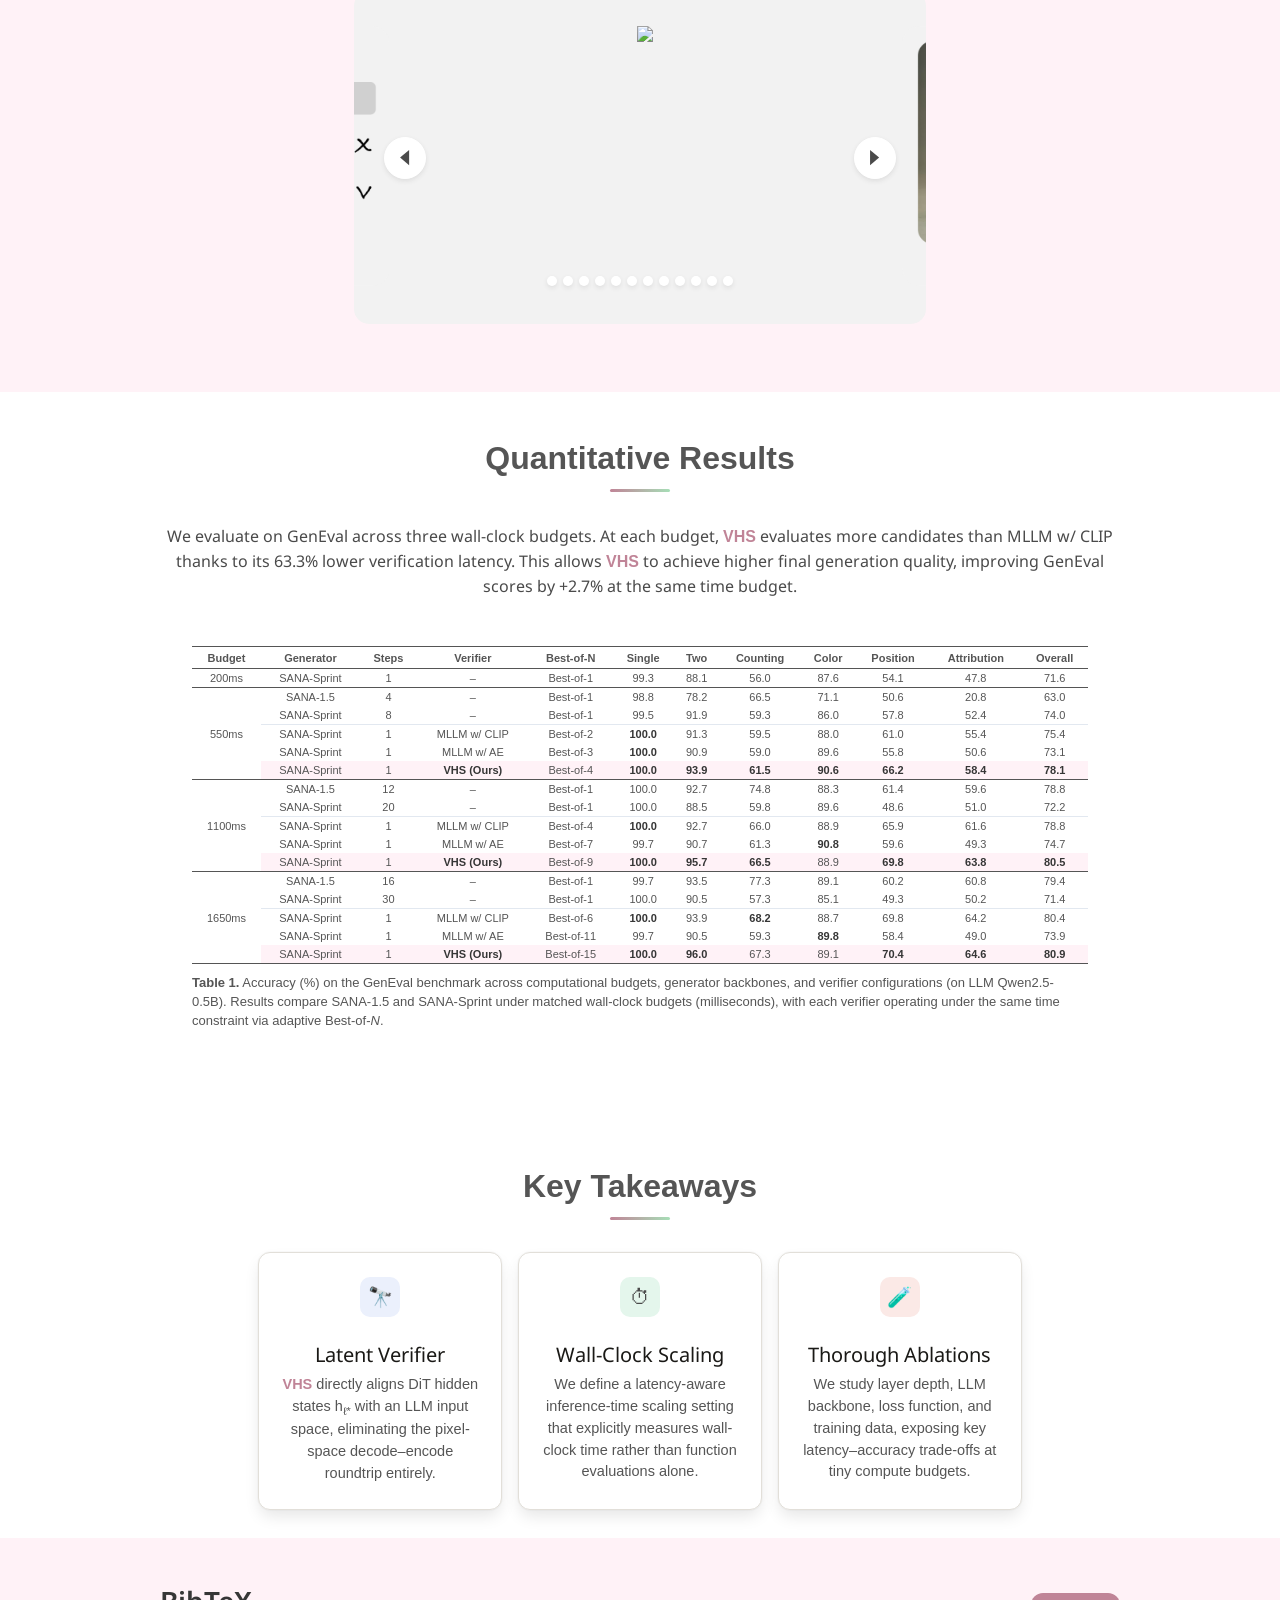
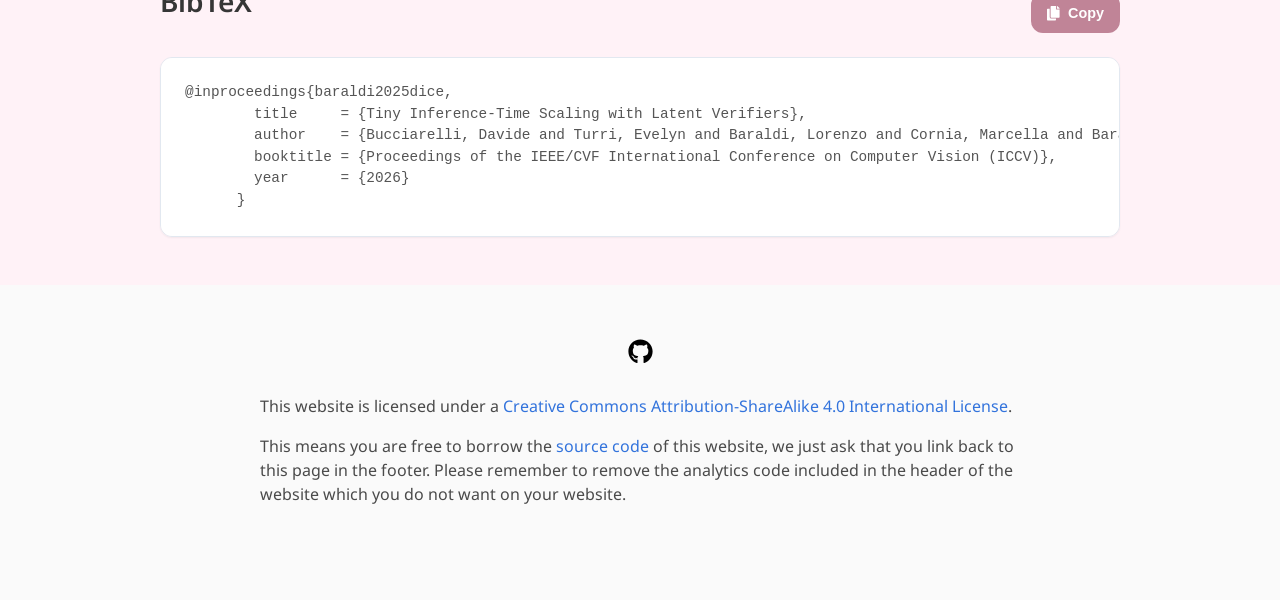
==== commit 49afbd1e: "update" ====
--- a/index.html
+++ b/index.html
@@ -231,53 +231,57 @@
       <!-- Method Overview -->
       <div class="columns is-centered">
         <div class="column is-full-width">
-          <h2 class="title is-3 has-text-centered">Method</h2>
+          <h2 class="title is-3 has-text-centered">Verification in Latent Space</h2>
           <div class="content has-text-centered">
             <img src="static/images/vhs/Method.png" alt="VHS Method Overview" width="100%">
-            <p class="has-text-justified">
-              Our <span class="vhs">VHS</span> framework consists of two main components:
-            </p>
-            <ul class="has-text-left">
-              <li><strong>Difference Detector:</strong> Identifies localized differences between the original and edited
-                images</li>
-              <li><strong>Coherence Estimator:</strong> Assesses the relevance of detected changes with respect to the
-                editing prompt</li>
-            </ul>
-            <div class="columns is-vcentered is-variable is-6">
-              <div class="column is-6">
-                <img src="static/images/Best-of-N.png" alt="VHS Method Overview" width="100%">
-              </div>
-              <div class="column is-6">
-                <p class="has-text-justified">
-                  Both components are built on an autoregressive Multimodal Large Language Model (MLLM) and trained using a
-                  combination of self-supervision, distillation from inpainting networks, and full supervision.
-                </p>
-              </div>
-            </div>
-          </div>
-        </div>
-      </div>
-      <!--/ Method Overview -->
-
-      <!-- Paper video. -->
-      <!-- <div class="columns is-centered has-text-centered">
-        <div class="column is-four-fifths">
-          <h2 class="title is-3">Video</h2>
-          <div class="publication-video">
-            <iframe src="https://www.youtube.com/embed/MrKrnHhk8IA?rel=0&amp;showinfo=0" frameborder="0"
-              allow="autoplay; encrypted-media" allowfullscreen></iframe>
-          </div>
-        </div>
-      </div> -->
-      <!--/ Paper video. -->
-    </div>
-  </section>
-
-  <section class="section bg-method">
-    <div class="container is-max-desktop">
-      <div class="columns is-centered has-text-centered">
-        <div class="column is-four-fifths">
-          <h2 class="title is-3">Best-of-N Sample</h2>
+          <div class="content has-text-justified">
+            <p>
+              Standard MLLM verifiers score a generated image by decoding the latent <code style="font-family:var(--mono);font-size:.85em;color:var(--accent2)">z₀</code> to pixel space, then re-encoding it through a visual backbone (e.g., CLIP) before passing it to an LLM. <span class="vhs">VHS</span> eliminates this pipeline entirely.
+              Instead, it directly aligns DiT hidden states <code style="font-family:var(--mono);font-size:.85em;color:var(--accent2)">h<sub>&#x2113;*</sub></code> with an LLM input space, allowing it to analyze generator features without decoding to pixel space. This design choice significantly reduces the per-candidate verification cost while improving or matching the performance of MLLM-based competitors.
+            </p>
+          <!-- <div class="pipeline-compare">
+            <div class="pipeline-box">
+              <div class="pipeline-title">Standard Pipeline</div>
+                <div class="pipeline-steps">
+                  <div class="step"><div class="step-icon">1</div>Generate latent z₀</div>
+                  <div class="step-arrow">↓</div>
+                  <div class="step"><div class="step-icon">2</div>Decode → pixel space x₀</div>
+                  <div class="step-arrow">↓</div>
+                  <div class="step"><div class="step-icon">3</div>Re-encode via CLIP</div>
+                  <div class="step-arrow">↓</div>
+                  <div class="step"><div class="step-icon">4</div>LLM scores the image</div>
+                </div>
+              </div>
+              <div class="pipeline-box highlight">
+                <div class="pipeline-title">VHS (Ours)</div>
+                <div class="pipeline-steps">
+                  <div class="step"><div class="step-icon">1</div>Run DiT to layer ℓ*</div>
+                  <div class="step-arrow">↓</div>
+                  <div class="step struck"><div class="step-icon">—</div>Decode to pixel space</div>
+                  <div class="step struck"><div class="step-icon">—</div>Re-encode via CLIP</div>
+                  <div class="step-arrow">↓</div>
+                  <div class="step"><div class="step-icon">2</div>LLM scores hidden state h<sub>ℓ*</sub></div>
+                </div>
+              </div>
+            </div>
+          </div> -->
+          <p>
+            By accessing hidden states at layer ℓ*, <span class="vhs">VHS</span> also <strong> truncates the generator early</strong>, skipping the remaining DiT layers during verification. Only the winning candidate is propagated through the full network to produce the final image.
+          </p>
+      
+          <div class="stages">
+            <div class="stage-card">
+              <div class="stage-num">Stage 1</div>
+              <h3>Alignment</h3>
+              <p>Adapts DiT hidden features to the LLM's input space using re-captioned synthetic image–caption pairs, following the LLaVA training scheme. Only the connector is trained.</p>
+            </div>
+            <div class="stage-card">
+              <div class="stage-num">Stage 2</div>
+              <h3>Verifier Fine-tuning</h3>
+              <p>Specializes the model on binary (Yes/No) quality labels derived from 118k generated samples categorized by GenEval criteria. Weighted cross-entropy addresses class imbalance.</p>
+            </div>
+          </div>
+          
           <div class="publication-video">
             <video controls autoplay muted loop playsinline>
               <source src="./static/images/cut-best-of-N.mp4" type="video/mp4">
@@ -300,24 +304,7 @@
           <div class="content">
             <h2 class="title is-3">Qualitative Results</h2>
             <p>
-              The <strong>coherence estimation</strong> module in <span class="dice">DICE</span> evaluates whether each
-              detected object-level
-              change aligns
-              with the user's editing instruction.
-              It builds upon the same MLLM architecture as the difference detector and takes as input the original and
-              edited
-              images, the localized bounding box of the change, and the associated modification type.
-              The model outputs a binary decision (<em>YES</em>/<em>NO</em>) along with a textual rationale, determining
-              if the
-              modification is semantically consistent with the prompt.
-            </p>
-
-            <p>The model is trained with manually annotated samples from the EmuEdit dataset are used to provide
-              ground-truth
-              labels of detected differences and coherence for object-level changes. These include both binary labels
-              and natural language
-              explanations.
-
+              Visual comparison of the best pick images by different verifiers for GenEval-generated images.
             </p>
             <div class="carousel-container">
               <div id="results-carousel" class="carousel results-carousel">
@@ -335,6 +322,9 @@
                 </div>
               </div>
             </div>
+            <p>
+              Visual comparison of the best pick images by different verifiers for images generated by SANA-Sprint on GenEval prompts. ✓ and × express the alignment with the GenEval verifier.
+            </p>
             <div class="carousel-container" style="width: 75%; margin: auto;">
               <div id="difference-detection-carousel" class="carousel results-carousel">
                 <div class="item">
@@ -419,16 +409,20 @@
       <!-- Results -->
   <section class="section bg-quantitative-results">
     <div class="container is-max-desktop">
-
+      
       <div class="columns is-centered has-text-centered">
 
         <!-- Visual Effects. -->
-        <div class="column is-four-fifths">
+        <div class="column is-full-width">
           <div class="content">
             <h2 class="title is-3">Quantitative Results</h2>
-
+          <p>
+            We evaluate on GenEval across three wall-clock budgets. At each budget, <span class="vhs">VHS</span> evaluates more candidates than MLLM w/ CLIP thanks to its 63.3% lower verification latency.
+            This allows <span class="vhs">VHS</span> to achieve higher final generation quality, improving GenEval scores by +2.7% at the same time budget.
+          </p>
+          <iframe src="main_table.html" width="100%" height="500px" frameborder="0"></iframe>
           <!-- Quantitative Results -->
-          <div class="content has-text-justified">
+          <!-- <div class="content has-text-justified">
             <div class="column is-10 is-offset-1">
               <figure class="image mb-6">
                 <img src="static/images/Table 1.png" alt="Table 1: Difference Detection Performance"
@@ -437,7 +431,7 @@
                 </figcaption>
               </figure>
             </div>
-          </div>
+          </div> -->
 
 
 
@@ -457,7 +451,7 @@
               <div class="card">
                 <div class="card-icon blue">&#x1F52D;</div>
                 <h3>Latent Verifier</h3>
-                <p>VHS directly aligns DiT hidden states h<sub>&#x2113;*</sub> with an LLM input space, eliminating the pixel-space decode&ndash;encode roundtrip entirely.</p>
+                <p><span class="vhs">VHS</span> directly aligns DiT hidden states h<sub>&#x2113;*</sub> with an LLM input space, eliminating the pixel-space decode&ndash;encode roundtrip entirely.</p>
               </div>
               <div class="card">
                 <div class="card-icon green">&#x23F1;</div>
@@ -508,7 +502,7 @@
       </div>
       <pre id="bibtex-code"><code>@inproceedings{baraldi2025dice,
         title     = {Tiny Inference-Time Scaling with Latent Verifiers},
-        author    = {Bucciarelli, Davide and Turri, Evelyn and Baraldi, Lorenzo and Cornia, Marcella and Baraldi, Lorenzo and Sebe, Niculae and Cucchiara, Rita},
+        author    = {Bucciarelli, Davide and Turri, Evelyn and Baraldi, Lorenzo and Cornia, Marcella and Baraldi, Lorenzo and Cucchiara, Rita},
         booktitle = {Proceedings of the IEEE/CVF International Conference on Computer Vision (ICCV)},
         year      = {2026}
       }</code></pre>
--- a/static/css/index.css
+++ b/static/css/index.css
@@ -530,4 +530,87 @@
   font-size: 14.5px; 
   font-family: 'Google Sans', sans-serif;
   color: var(--text-primary); 
-  margin: 0; }+  margin: 0; }
+
+
+/* ─── Method diagram ─── */
+  .pipeline-compare {
+    display: grid;
+    grid-template-columns: 1fr 1fr;
+    gap: 1.5rem;
+    margin: 2.5rem 0;
+  }
+  .pipeline-box {
+    background: var(--surface);
+    border: 1px solid var(--border);
+    border-radius: 4px;
+    padding: 1.5rem;
+  }
+  .pipeline-box.highlight { border-color: var(--accent); }
+  .pipeline-title {
+    font-family: var(--mono);
+    font-size: .72rem;
+    text-transform: uppercase;
+    letter-spacing: .12em;
+    margin-bottom: 1rem;
+    color: var(--muted);
+  }
+  .pipeline-box.highlight .pipeline-title { color: var(--accent); }
+  .pipeline-steps {
+    display: flex;
+    flex-direction: column;
+    gap: .5rem;
+  }
+  .step {
+    display: flex;
+    align-items: center;
+    gap: .75rem;
+    font-size: .875rem;
+    color: var(--text-dim);
+  }
+  .step-icon {
+    width: 28px; height: 28px;
+    border-radius: 50%;
+    border: 1px solid var(--border);
+    display: flex;
+    align-items: center;
+    justify-content: center;
+    font-family: var(--mono);
+    font-size: .65rem;
+    color: var(--muted);
+    flex-shrink: 0;
+  }
+  .pipeline-box.highlight .step-icon { border-color: var(--accent); color: var(--accent); }
+  .step.struck { text-decoration: line-through; opacity: .4; }
+  .step-arrow { color: var(--muted); font-size: .75rem; padding-left: 14px; }
+
+  /* ─── Training stages ─── */
+  .stages {
+    display: grid;
+    grid-template-columns: 1fr 1fr;
+    gap: 1.5rem;
+    margin: 2rem 0;
+  }
+  .stage-card {
+    background: var(--background-secondary);
+    border: 2px solid var(--background-secondary);
+    border-radius: 4px;
+    padding: 1.5rem;
+    transition: border-color .2s;
+  }
+  .stage-card:hover { border-color: var(--primary-color); }
+  .stage-num {
+    font-family: 'Google Sans', sans-serif;
+    font-size: .68rem;
+    letter-spacing: .12em;
+    color: var(--primary-hover);
+    text-transform: uppercase;
+    margin-bottom: .5rem;
+  }
+  .stage-card h3 {
+    font-family: 'Google Sans', sans-serif;
+    font-size: 1.1rem;
+    color: var(--text-primary);
+    margin-bottom: .6rem;
+  }
+  .stage-card p { font-size: .875rem; margin: 0; }
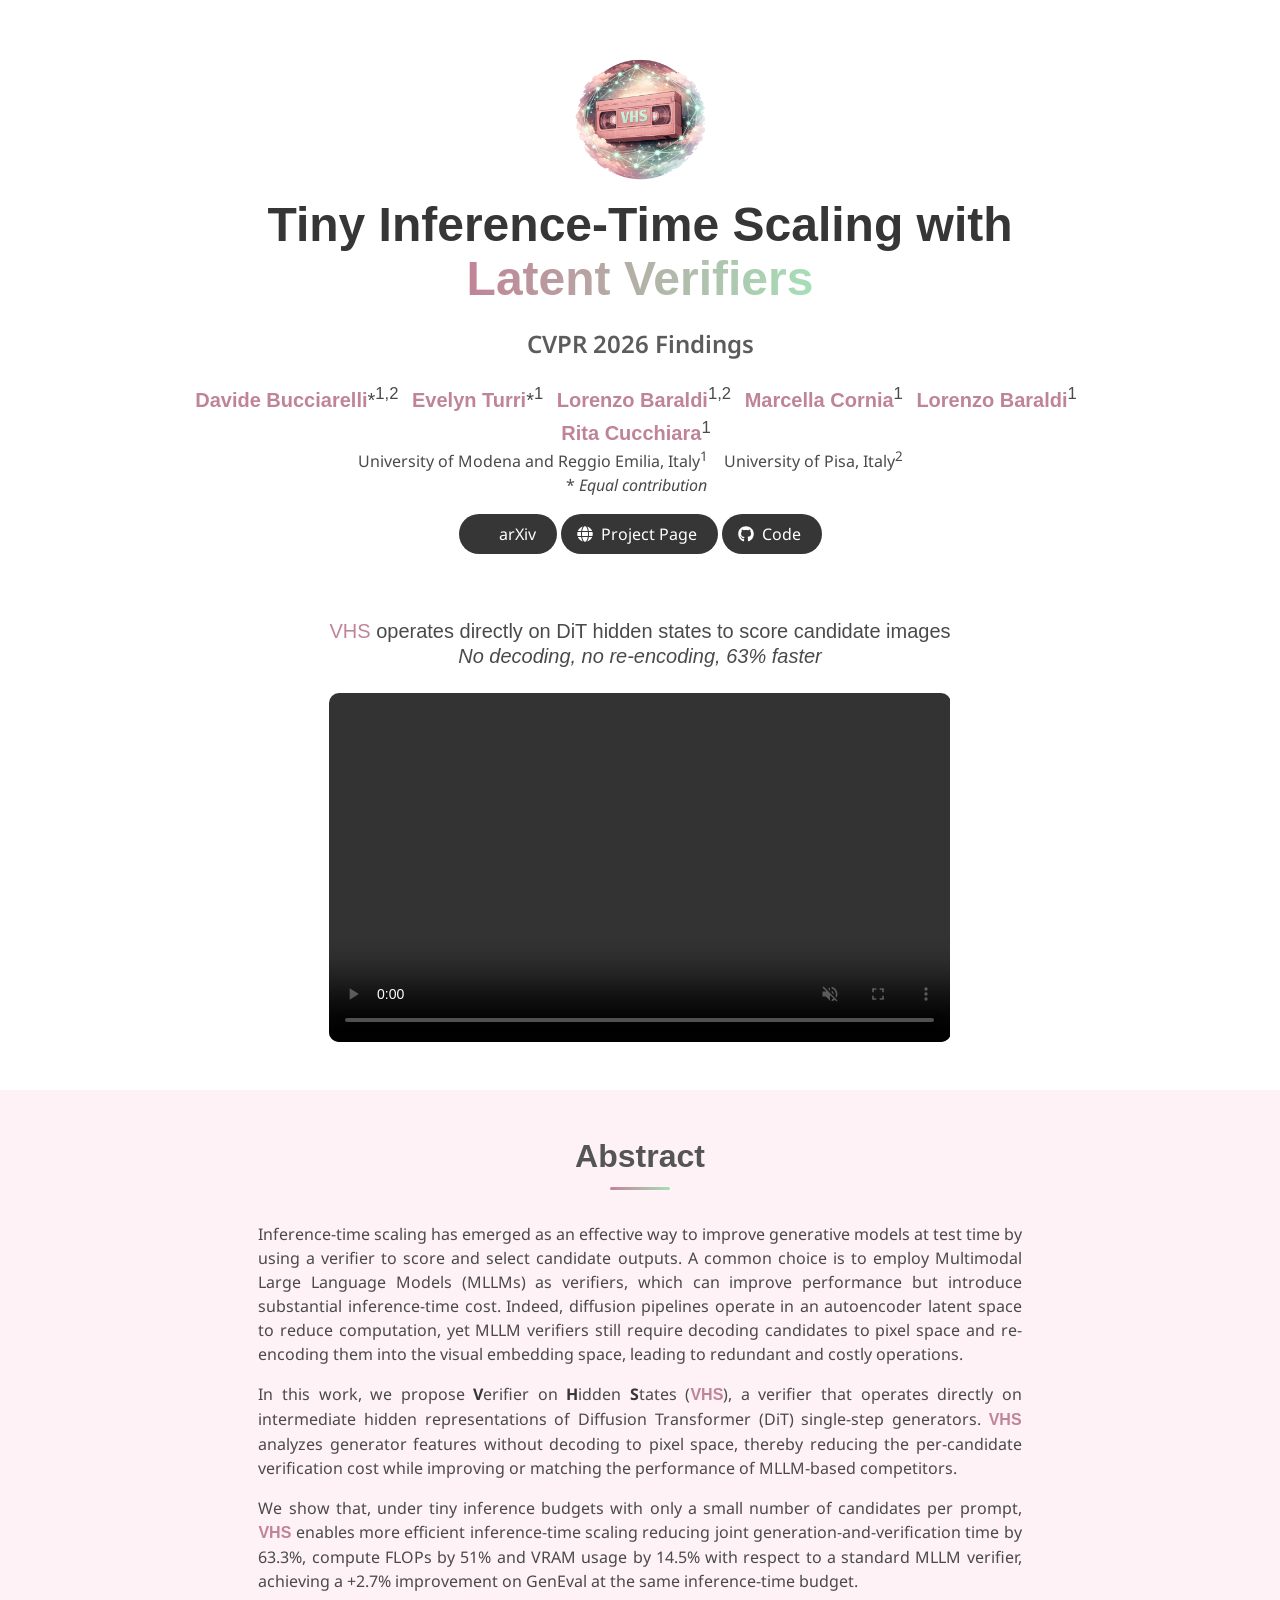
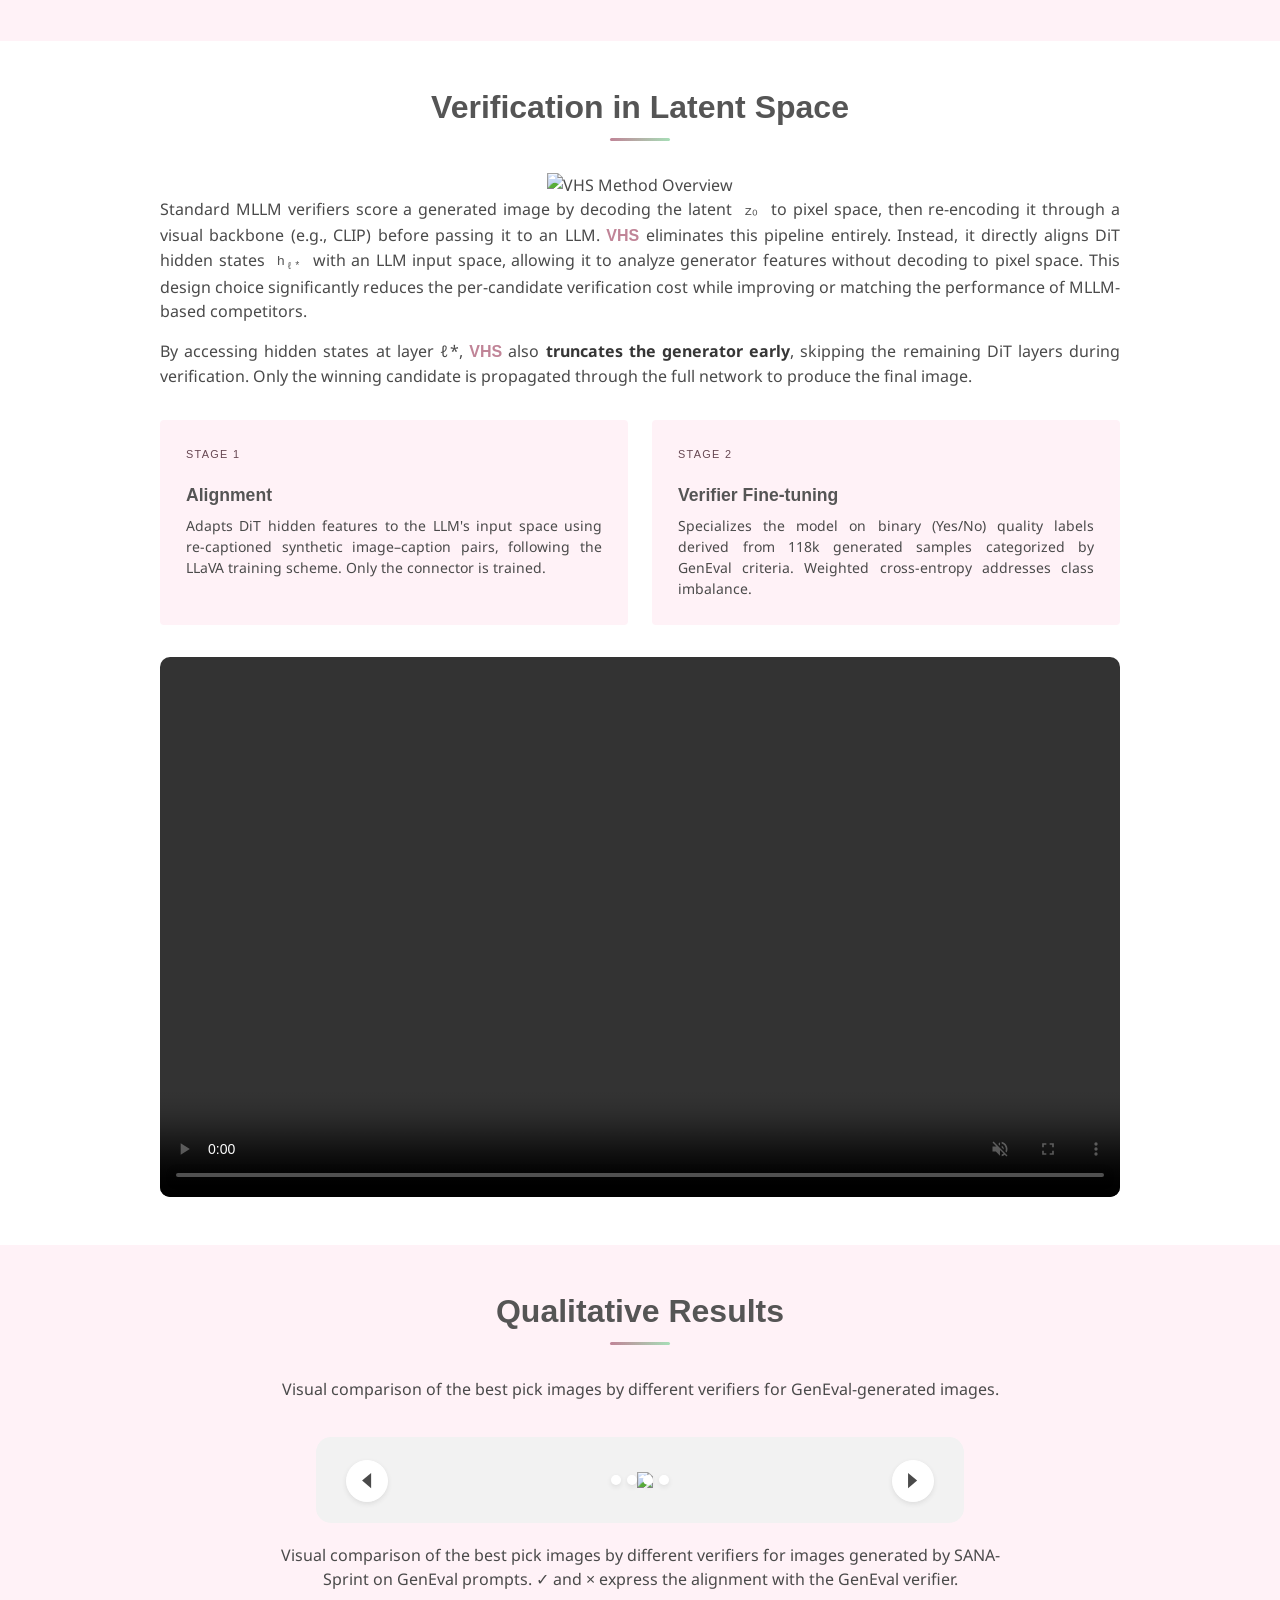
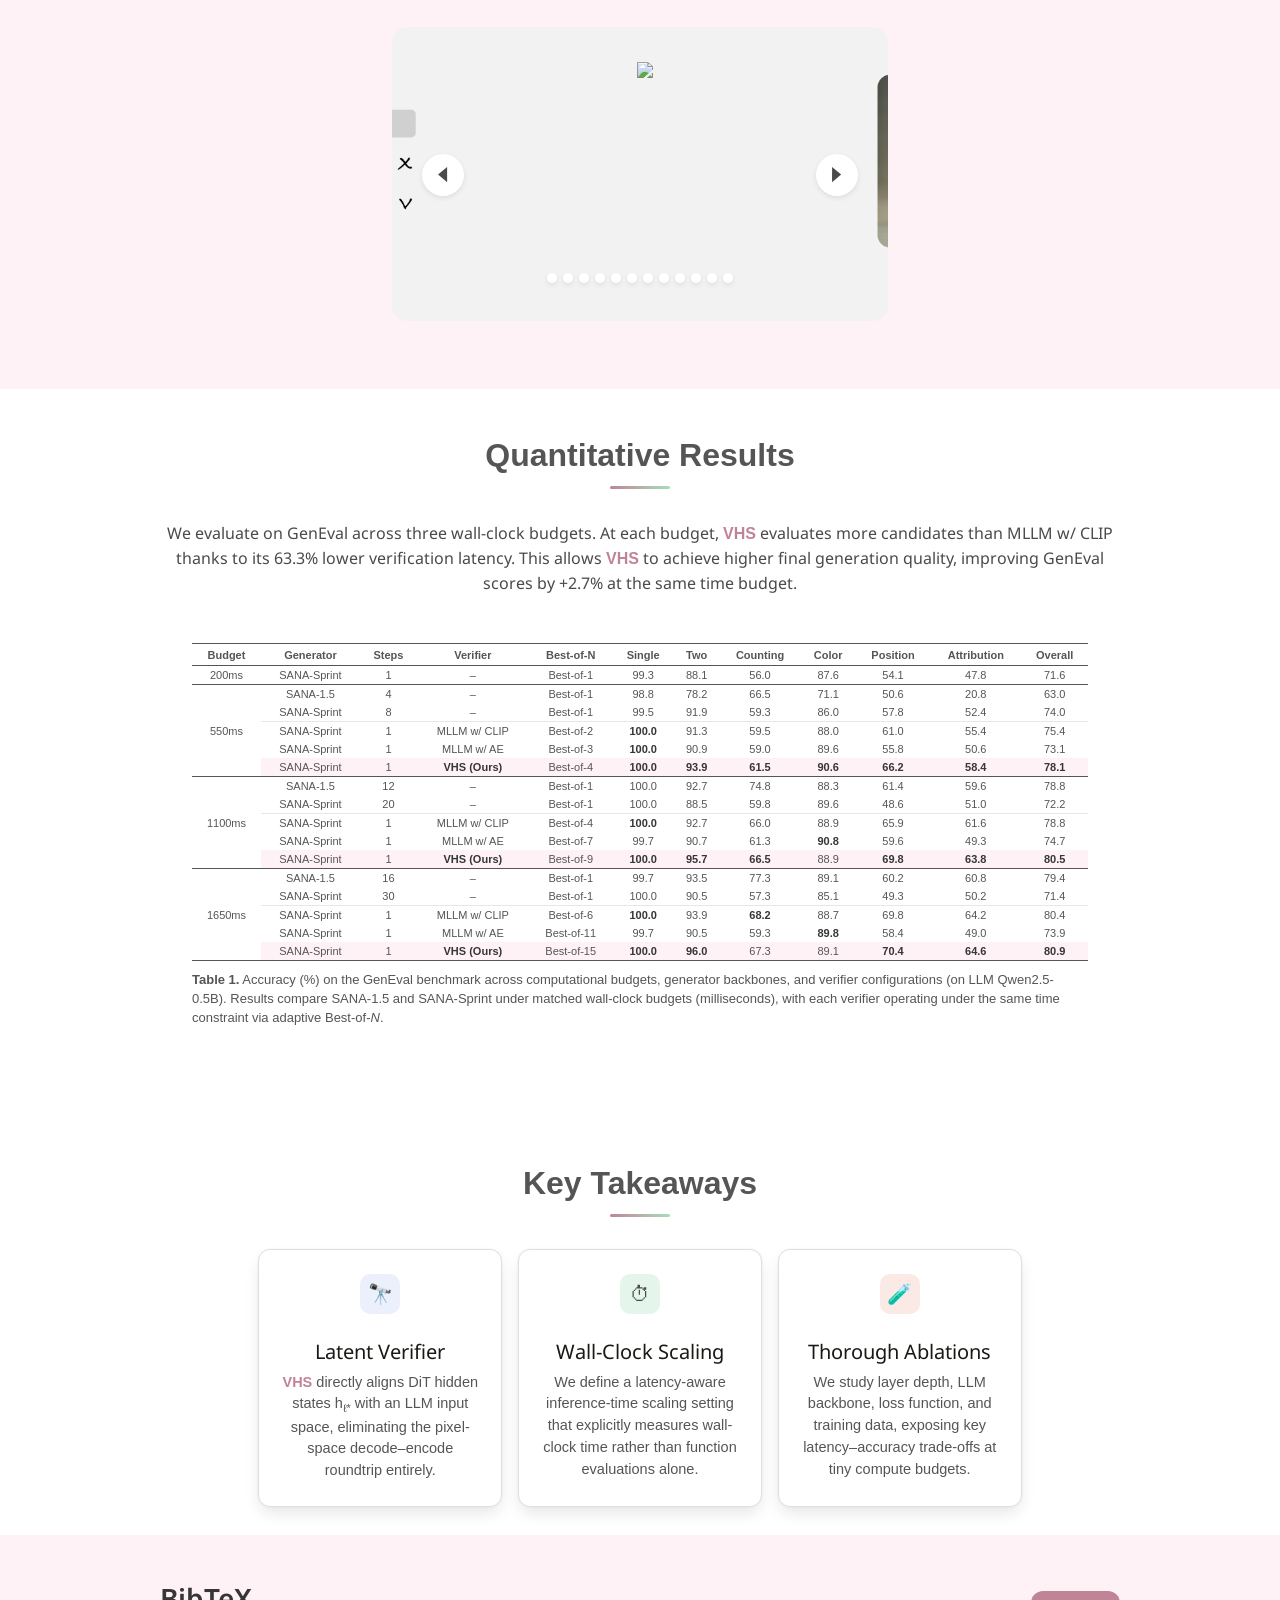
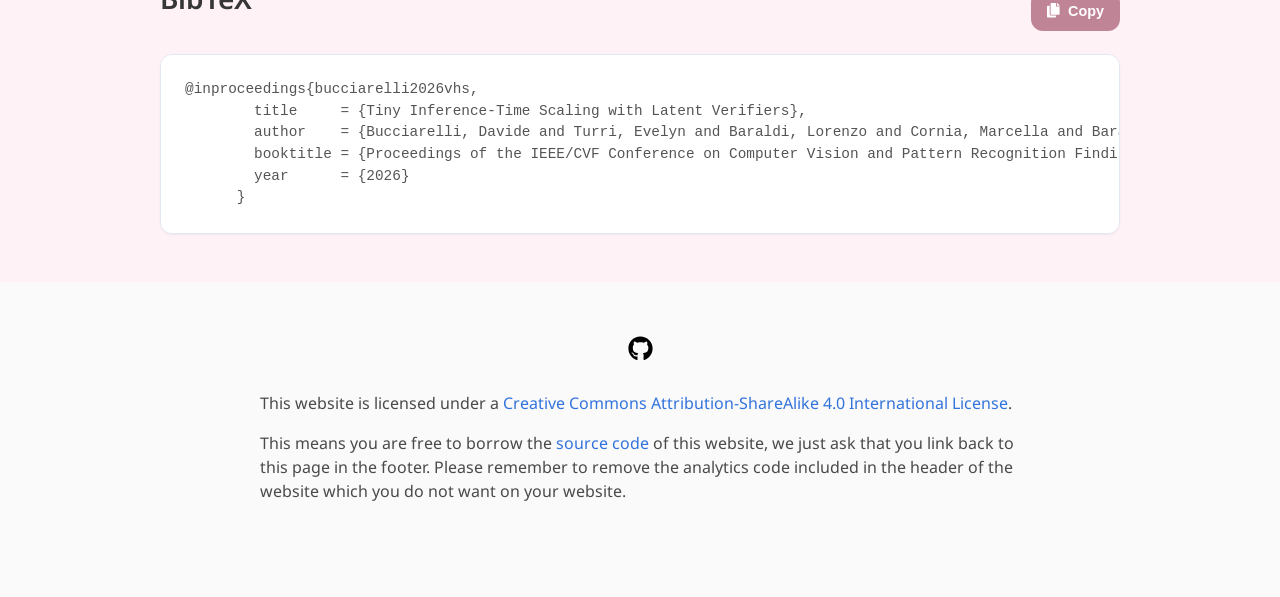
==== commit e6b5da03: "update" ====
--- a/index.html
+++ b/index.html
@@ -188,7 +188,7 @@
           <p>
             <span class="vhs">VHS</span> operates directly on DiT hidden states to score candidate images <br> <i>No decoding, no re-encoding, 63% faster </i>
           </p>
-        <img src="static/images/vhs/Teaser.png" alt="VHS Teaser" width="90%">
+        <!-- <img src="static/images/vhs/Teaser.png" alt="VHS Teaser" width="90%"> -->
         
           <!-- <p>
             We present <span class="vhs">VHS</span>, a novel verification pipeline
@@ -199,6 +199,14 @@
           <p>
             We applied VHS to the Inference-Time scaling setting, for single step image generators.
           </p> -->
+          <div class="column is-full-width"></div>
+            <div class="publication-video">
+              <video controls autoplay muted loop playsinline>
+                <source src="./static/images/vhs/Teaser.mp4" type="video/mp4">
+                Your browser does not support the video tag.
+              </video>
+            </div>
+          </div>
         </h2>
       </div>
     </div>
@@ -306,7 +314,7 @@
             <p>
               Visual comparison of the best pick images by different verifiers for GenEval-generated images.
             </p>
-            <div class="carousel-container">
+            <div class="carousel-container" style="width: 85%; margin: auto;">
               <div id="results-carousel" class="carousel results-carousel">
                 <div class="item">
                   <img src="./static/images/slide-show-vhs/01_qualitative.png" alt="DICE Example 1">
@@ -325,7 +333,7 @@
             <p>
               Visual comparison of the best pick images by different verifiers for images generated by SANA-Sprint on GenEval prompts. ✓ and × express the alignment with the GenEval verifier.
             </p>
-            <div class="carousel-container" style="width: 75%; margin: auto;">
+            <div class="carousel-container" style="width: 65%; margin: auto;">
               <div id="difference-detection-carousel" class="carousel results-carousel">
                 <div class="item">
                   <img src="./static/images/single-slide-show-vhs/01_qualitative_single.png"
@@ -409,7 +417,7 @@
       <!-- Results -->
   <section class="section bg-quantitative-results">
     <div class="container is-max-desktop">
-      
+
       <div class="columns is-centered has-text-centered">
 
         <!-- Visual Effects. -->
@@ -500,10 +508,10 @@
           <span class="copy-text">Copy</span>
         </button>
       </div>
-      <pre id="bibtex-code"><code>@inproceedings{baraldi2025dice,
+      <pre id="bibtex-code"><code>@inproceedings{bucciarelli2026vhs,
         title     = {Tiny Inference-Time Scaling with Latent Verifiers},
         author    = {Bucciarelli, Davide and Turri, Evelyn and Baraldi, Lorenzo and Cornia, Marcella and Baraldi, Lorenzo and Cucchiara, Rita},
-        booktitle = {Proceedings of the IEEE/CVF International Conference on Computer Vision (ICCV)},
+        booktitle = {Proceedings of the IEEE/CVF Conference on Computer Vision and Pattern Recognition Findings},
         year      = {2026}
       }</code></pre>
     </div>
--- a/static/css/index.css
+++ b/static/css/index.css
@@ -15,7 +15,7 @@
   --shadow-md: 0 4px 6px -1px rgb(0 0 0 / 0.1), 0 2px 4px -2px rgb(0 0 0 / 0.1);
   --shadow-lg: 0 10px 15px -3px rgb(0 0 0 / 0.1), 0 4px 6px -4px rgb(0 0 0 / 0.1);
   --shadow-xl: 0 20px 25px -5px rgb(0 0 0 / 0.1), 0 8px 10px -6px rgb(0 0 0 / 0.1);
-  --gradient-primary: linear-gradient(90deg, #C08497 0%, #A7DEB7 100%);;
+  --gradient-primary: linear-gradient(90deg, #C08497 0%, #A7DEB7 100%);
   --gradient-accent: linear-gradient(90deg, #C08497, #A7DEB7);
   --gradient-takeaway: linear-gradient(180deg, #C08497 0%, #A7DEB7 120%);;
   --gradient-subtle: linear-gradient(135deg, #ffecd2 0%, #fcb69f 100%);
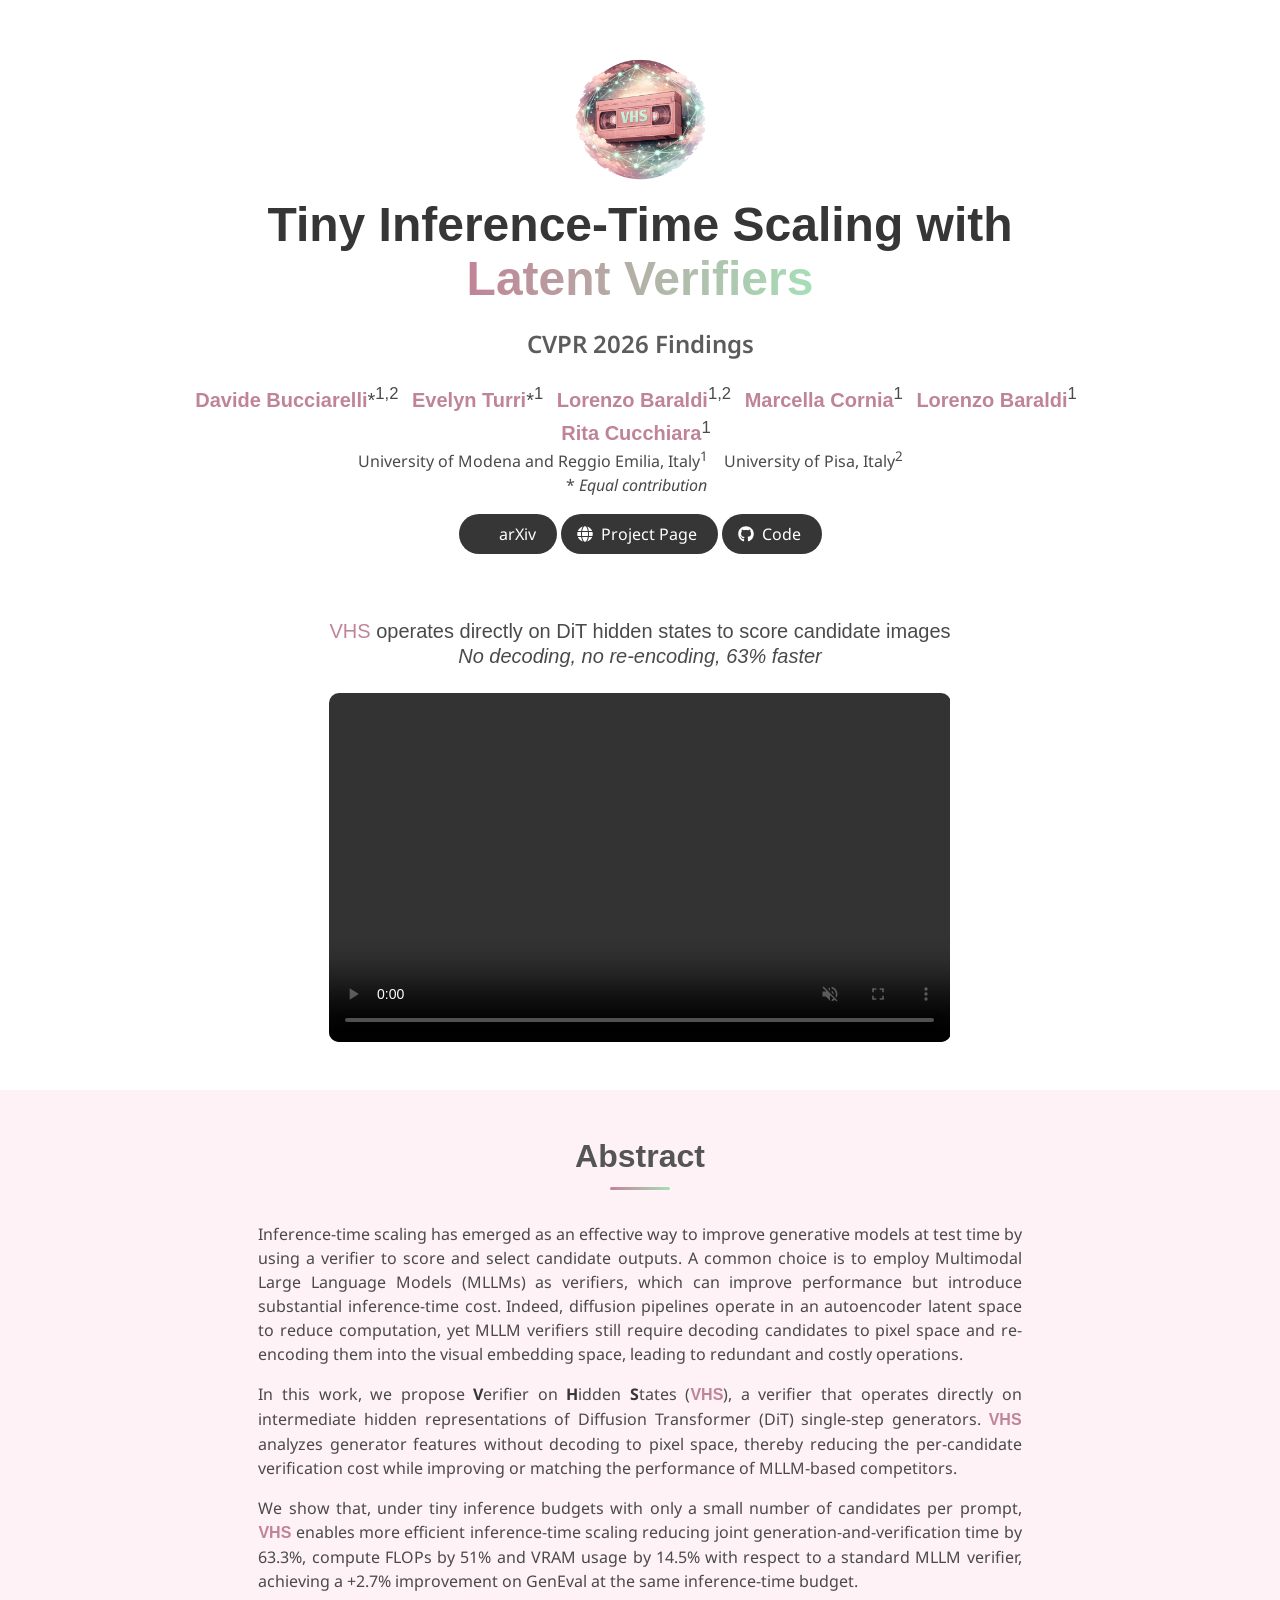
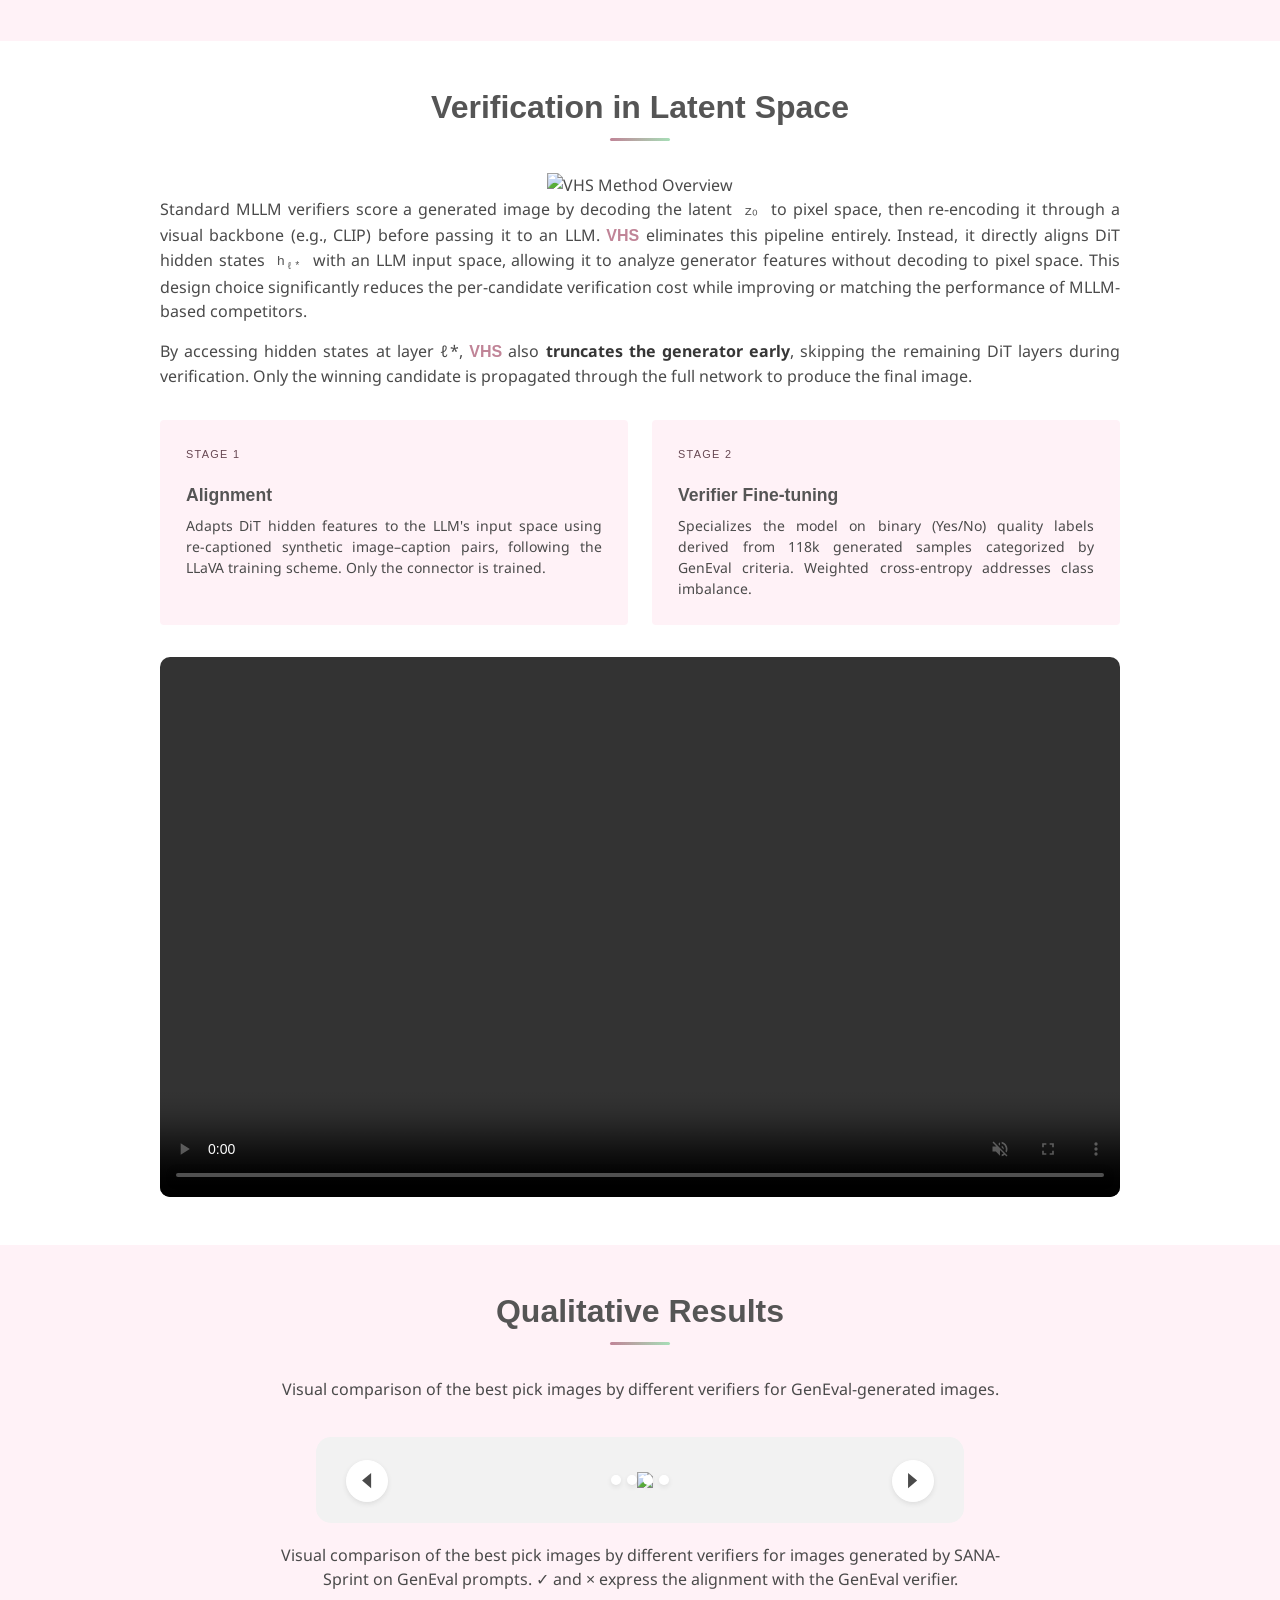
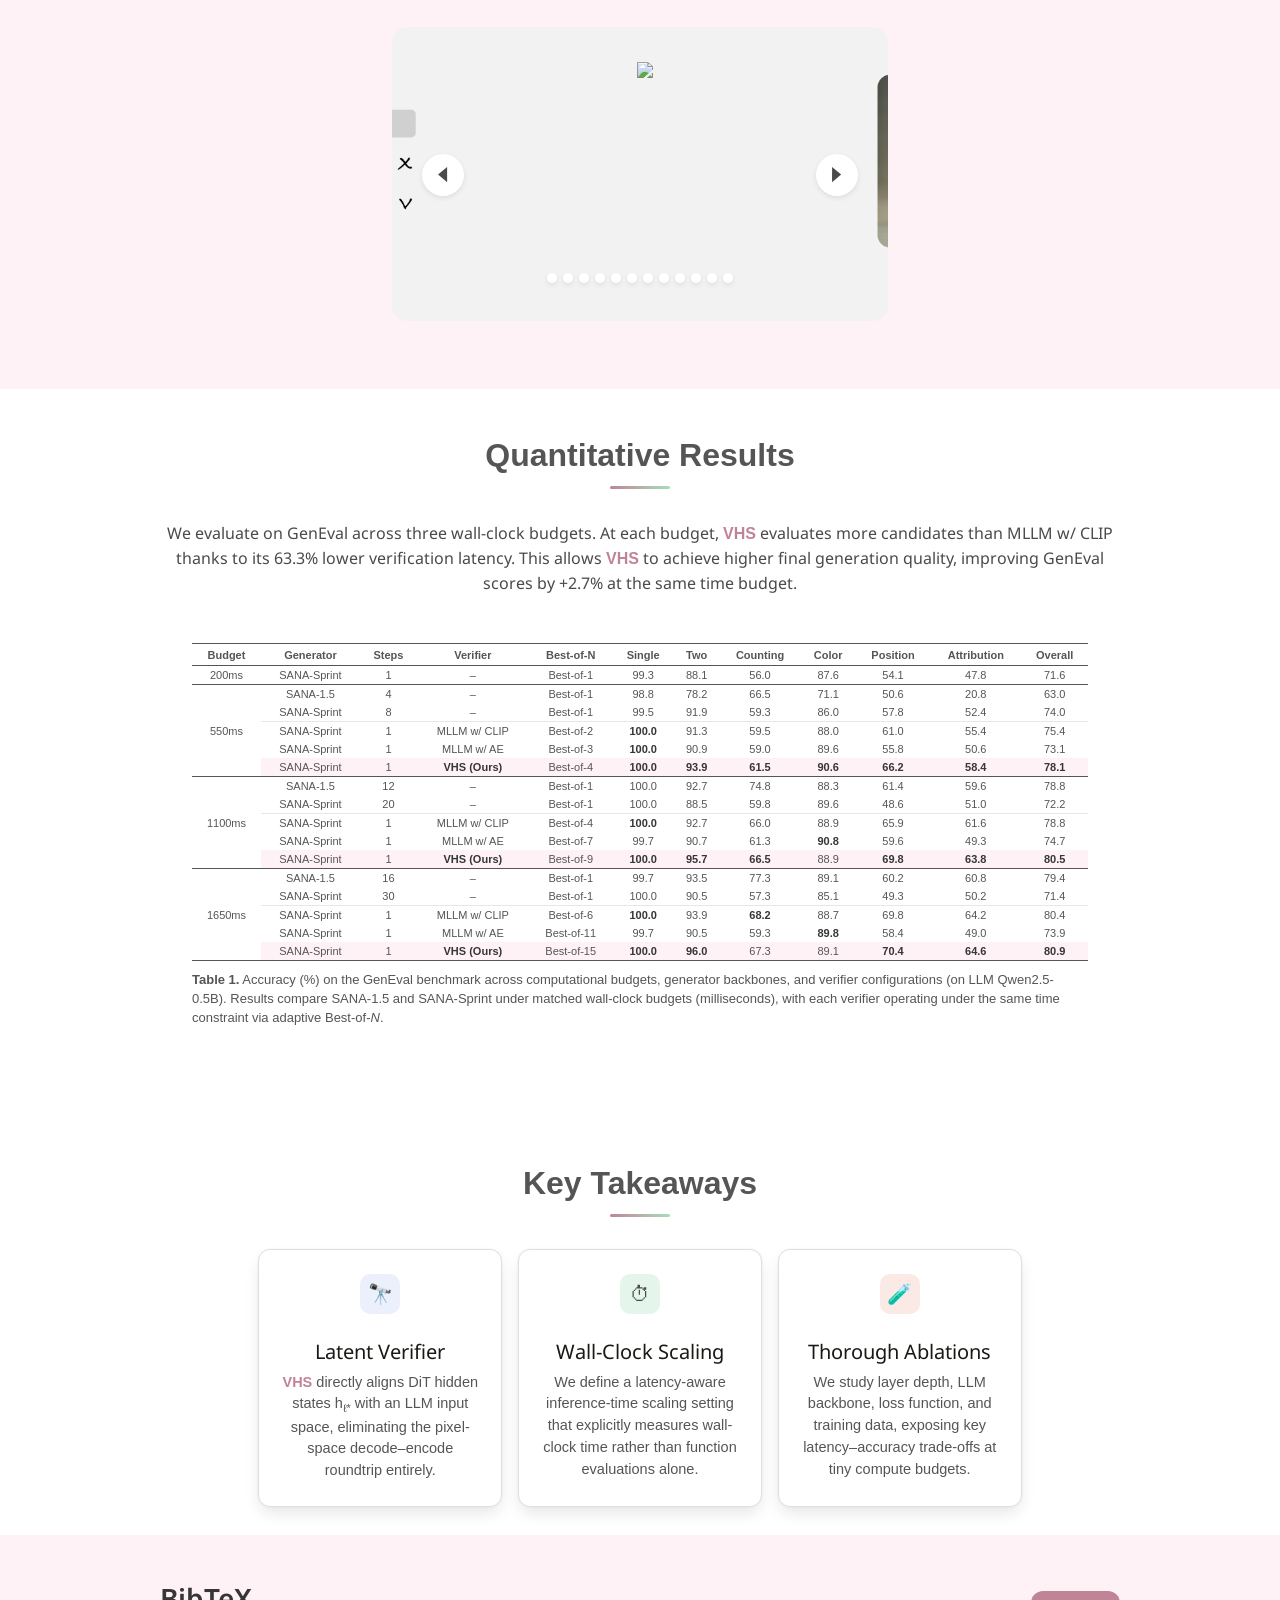
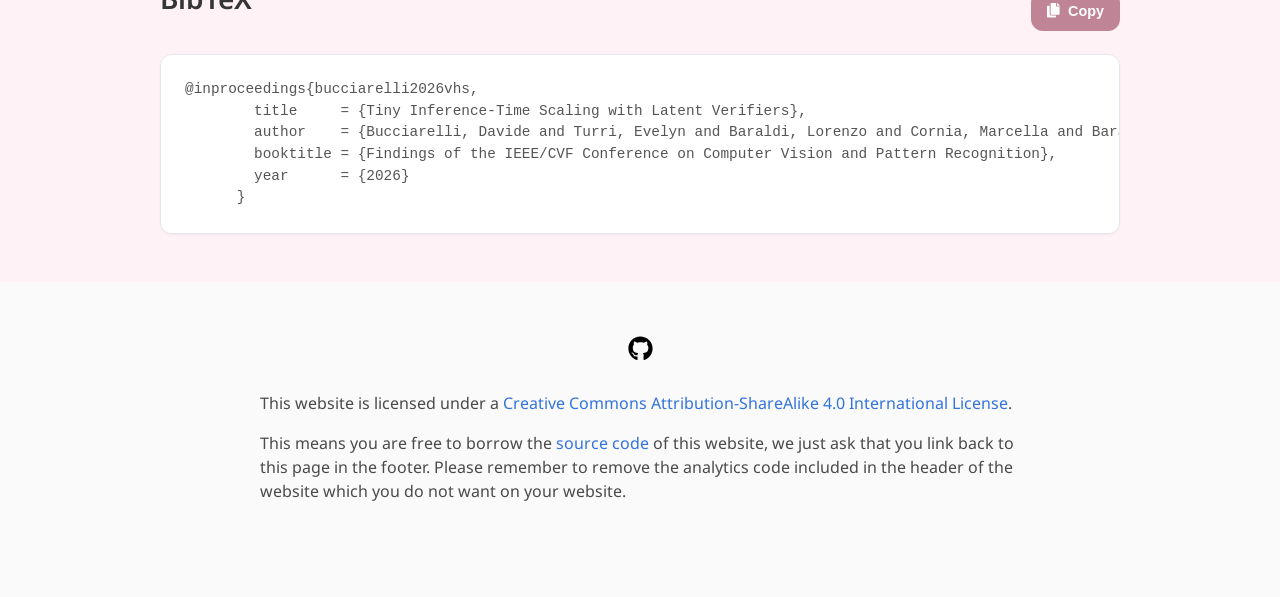
==== commit 964ab886: "Update booktitle in BibTeX entry" ====
--- a/index.html
+++ b/index.html
@@ -511,7 +511,7 @@
       <pre id="bibtex-code"><code>@inproceedings{bucciarelli2026vhs,
         title     = {Tiny Inference-Time Scaling with Latent Verifiers},
         author    = {Bucciarelli, Davide and Turri, Evelyn and Baraldi, Lorenzo and Cornia, Marcella and Baraldi, Lorenzo and Cucchiara, Rita},
-        booktitle = {Proceedings of the IEEE/CVF Conference on Computer Vision and Pattern Recognition Findings},
+        booktitle = {Findings of the IEEE/CVF Conference on Computer Vision and Pattern Recognition},
         year      = {2026}
       }</code></pre>
     </div>
@@ -551,4 +551,4 @@
 
 </body>
 
-</html>+</html>
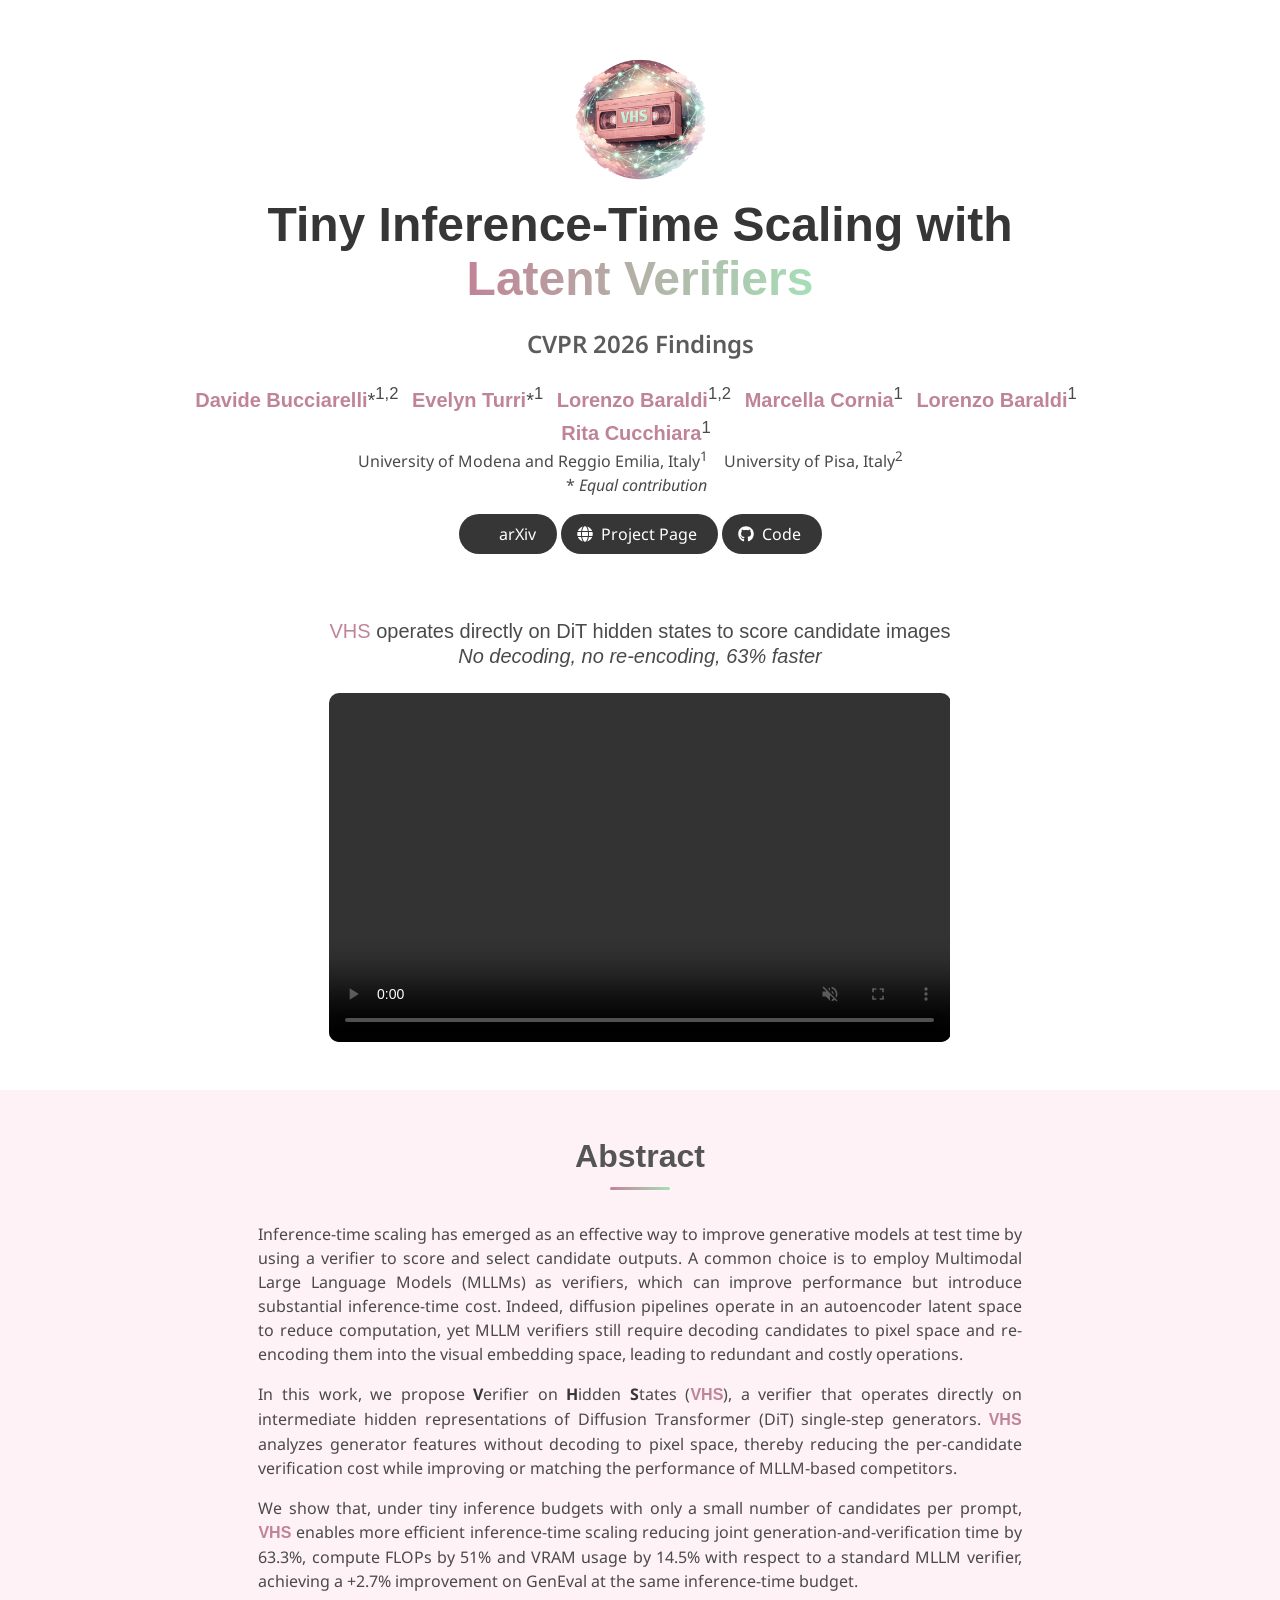
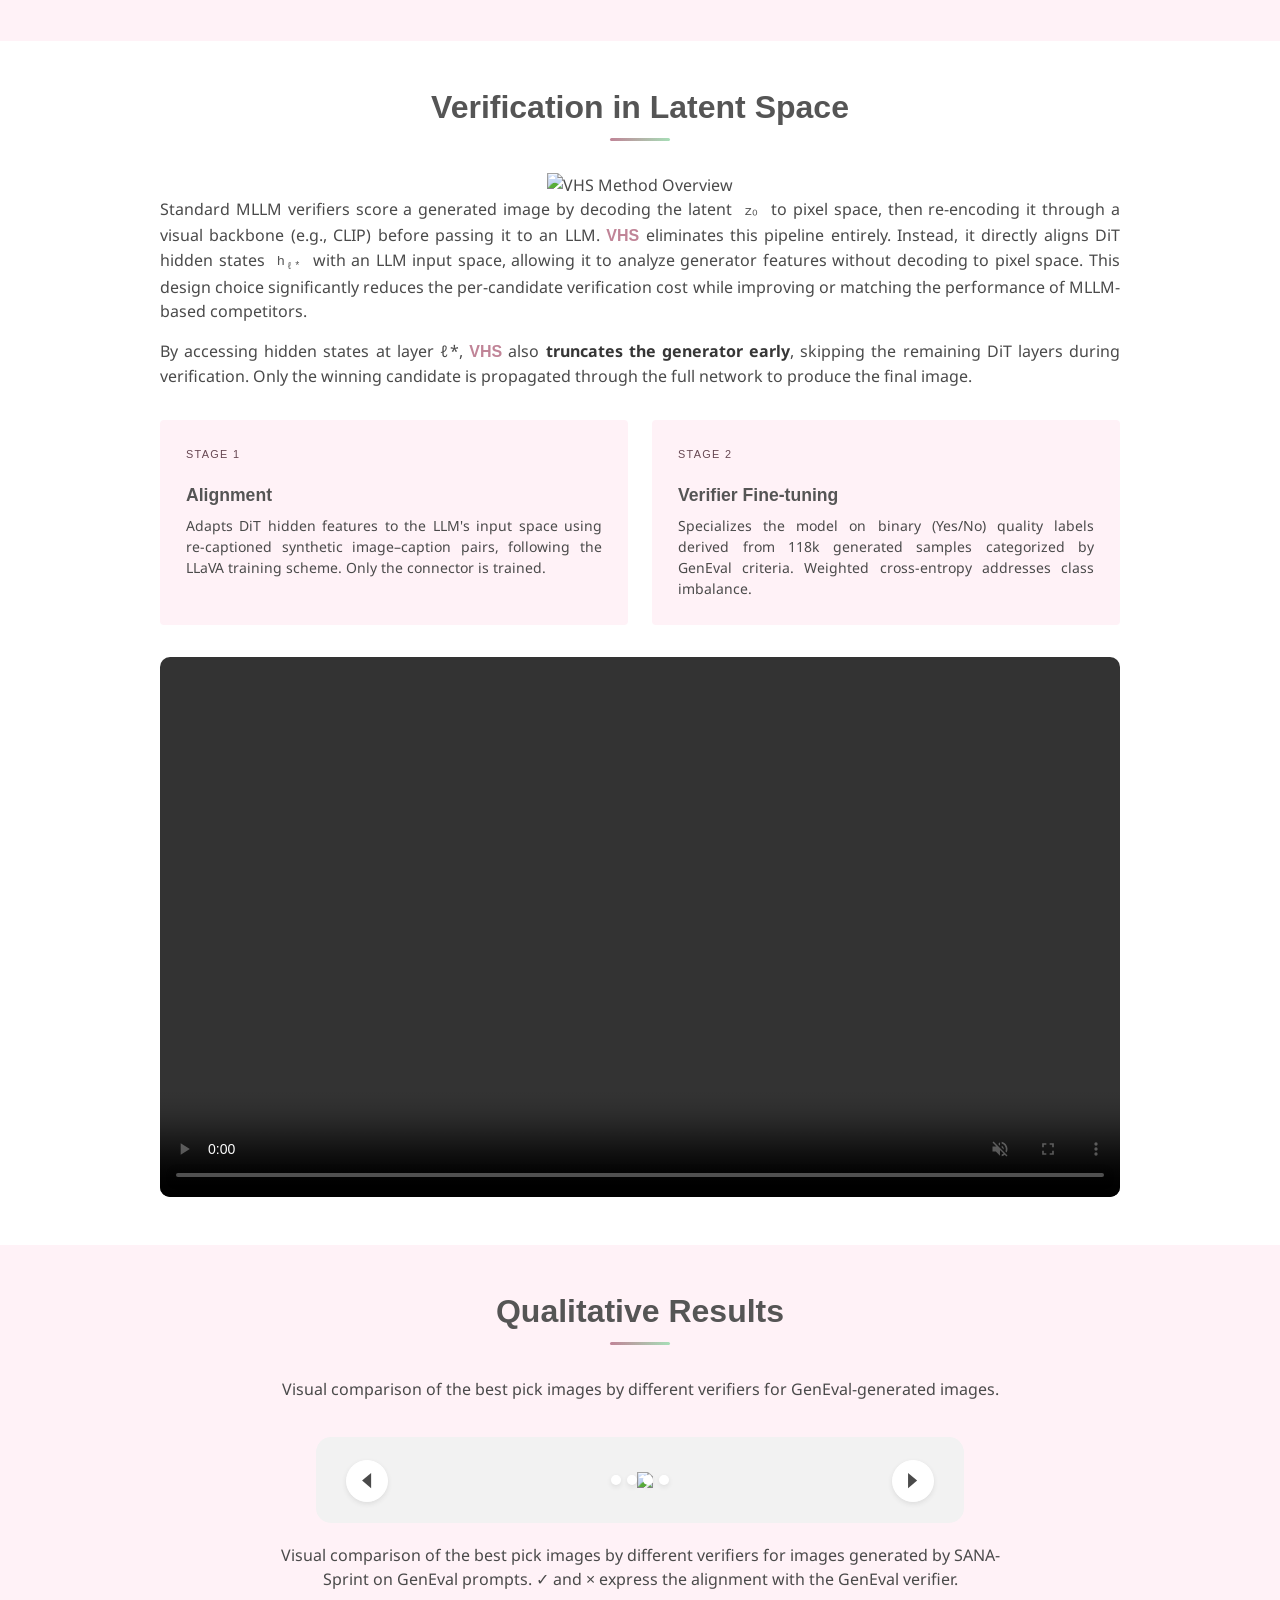
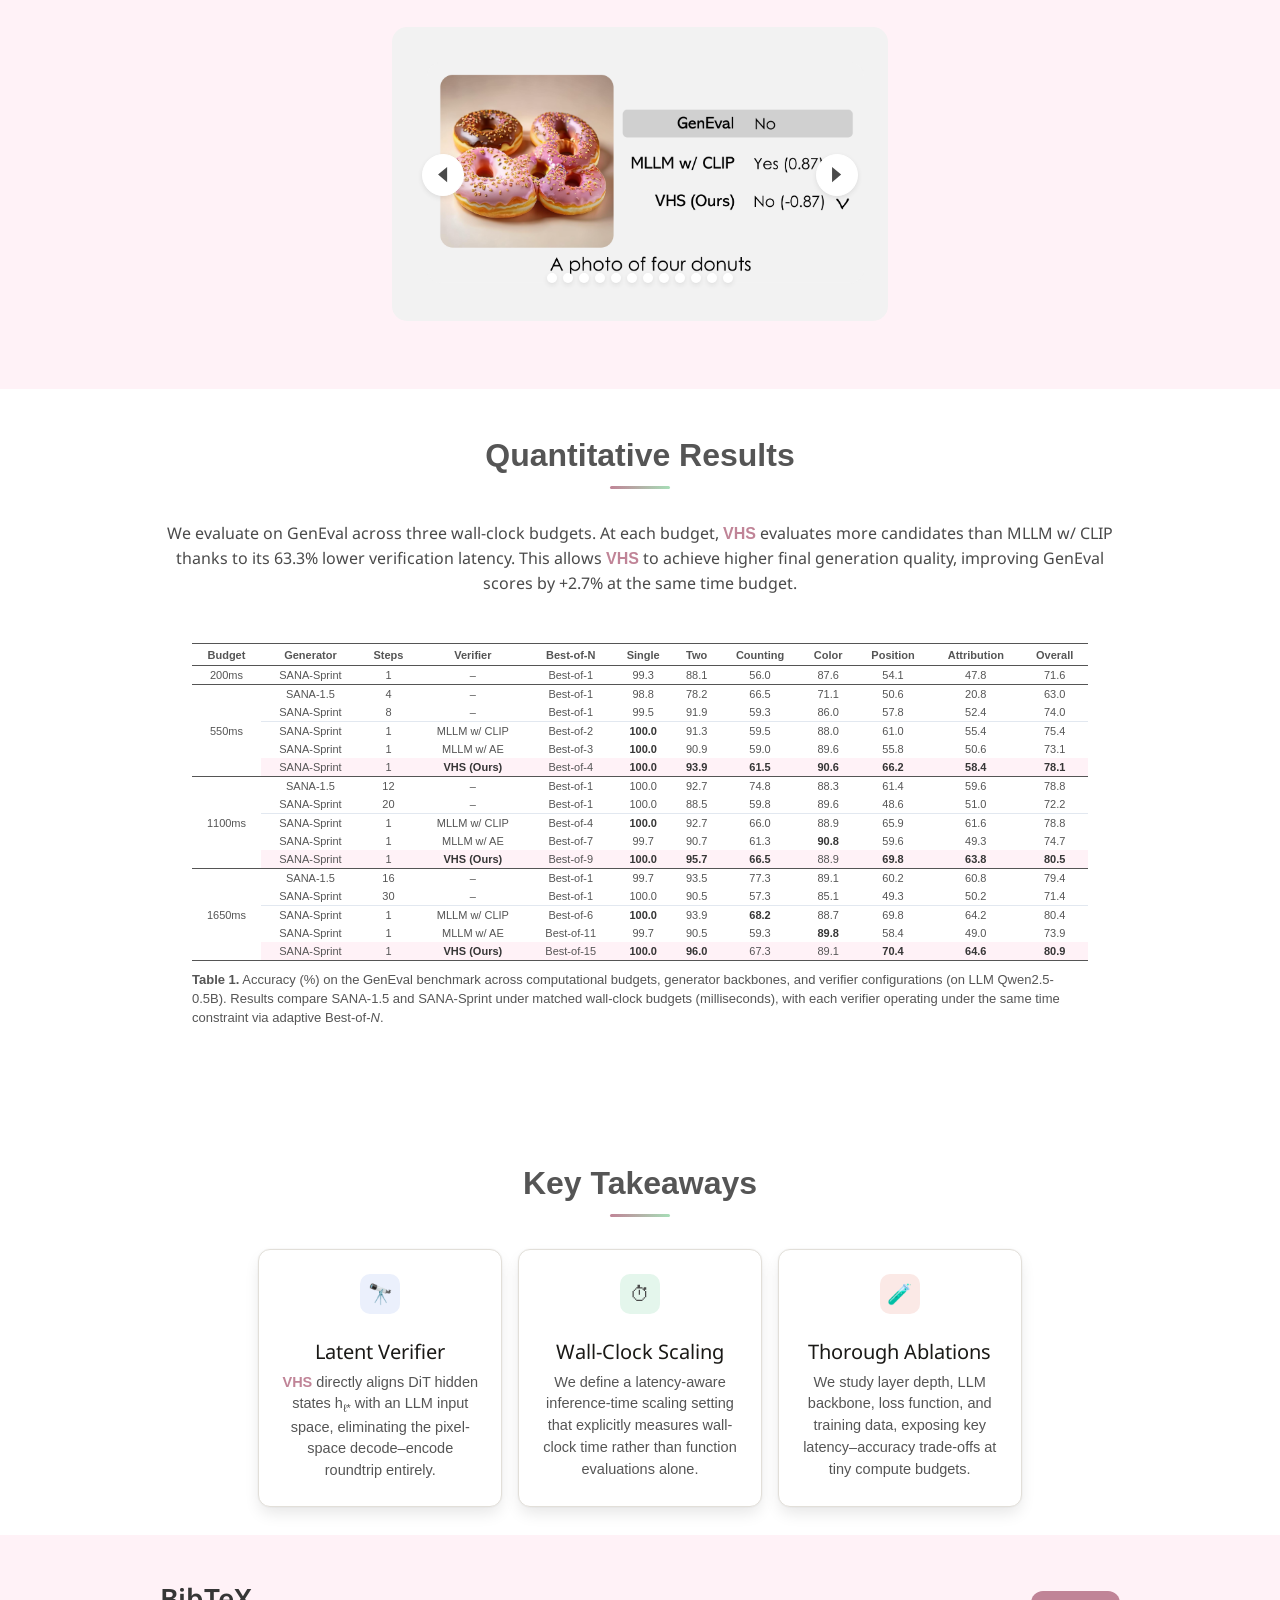
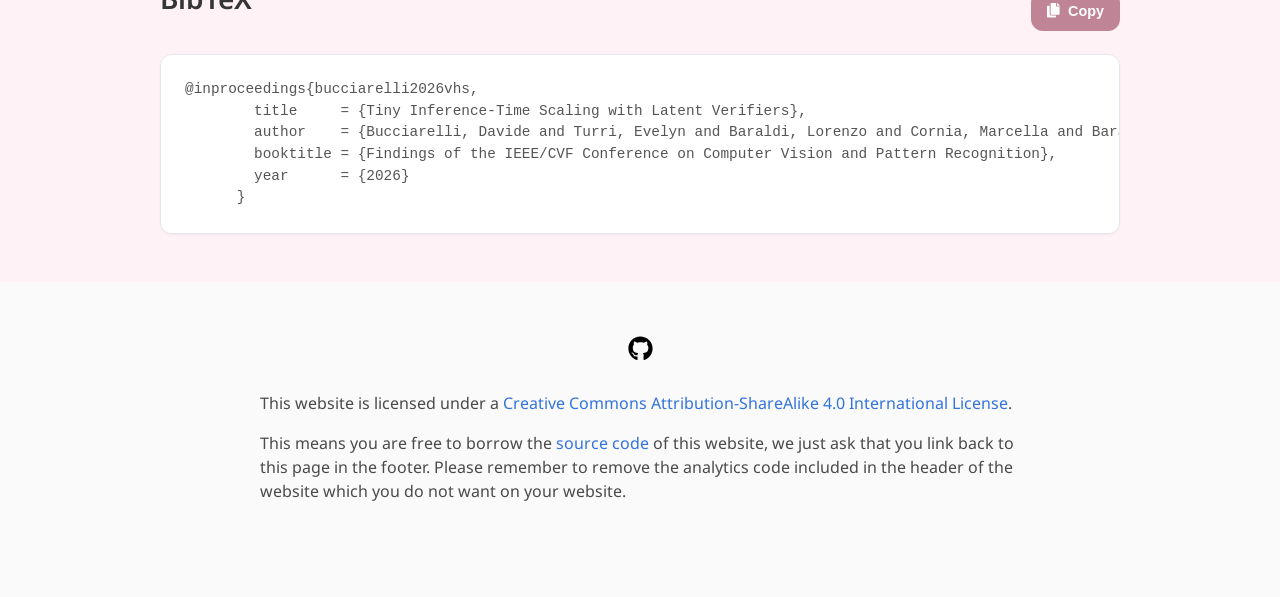
==== commit 15ff7539: "Update arXiv link in index.html" ====
--- a/index.html
+++ b/index.html
@@ -136,7 +136,7 @@
                   </a>
                 </span> -->
                 <span class="link-block">
-                  <a href="https://arxiv.org/abs/2505.20405" class="external-link button is-normal is-rounded is-dark">
+                  <a href="https://arxiv.org/abs/2603.22492" class="external-link button is-normal is-rounded is-dark">
                     <span class="icon">
                       <i class="ai ai-arxiv"></i>
                     </span>
@@ -155,7 +155,7 @@
                 </span> -->
                 <!-- Code Link. -->
                 <span class="link-block">
-                  <a href="https://aimagelab.github.io/VHS-temporary" class="external-link button is-normal is-rounded is-dark">
+                  <a href="https://aimagelab.github.io/VHS" class="external-link button is-normal is-rounded is-dark">
                     <span class="icon">
                       <i class="fas fa-globe"></i>
                     </span>
